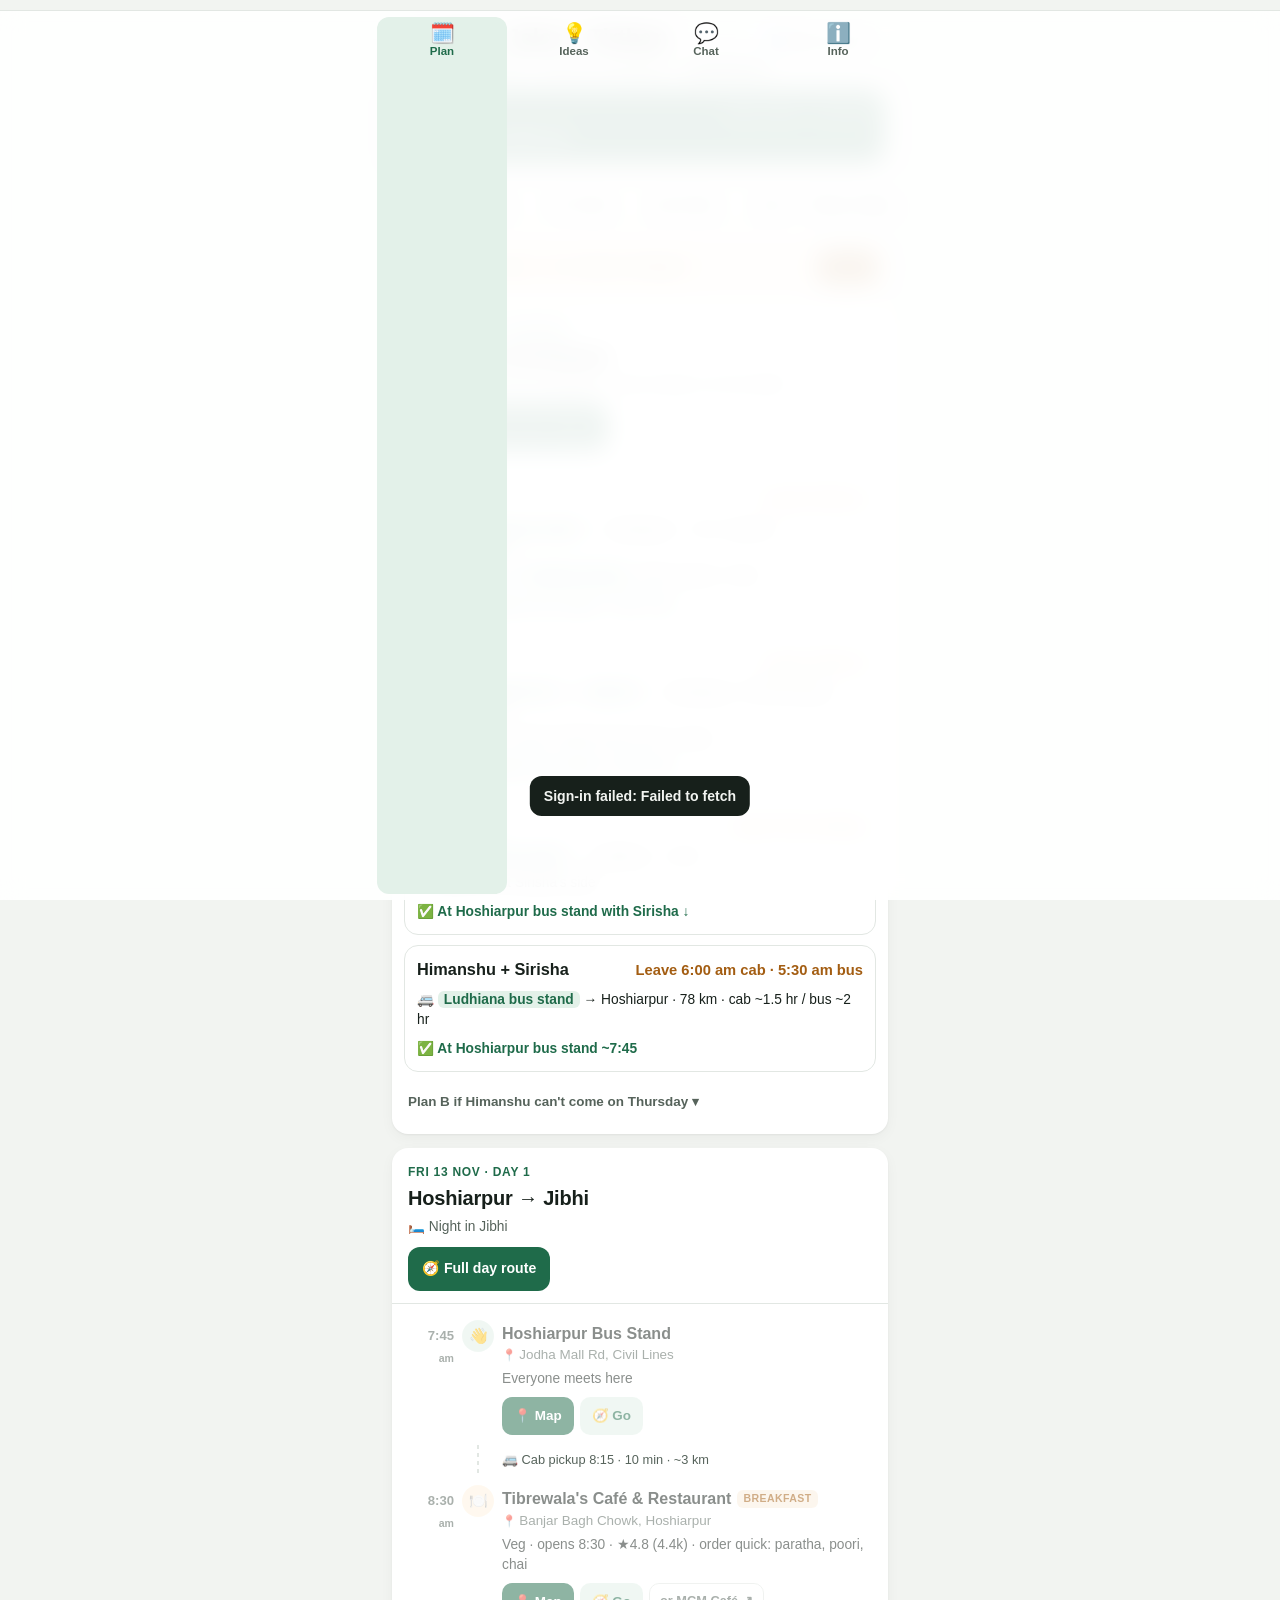
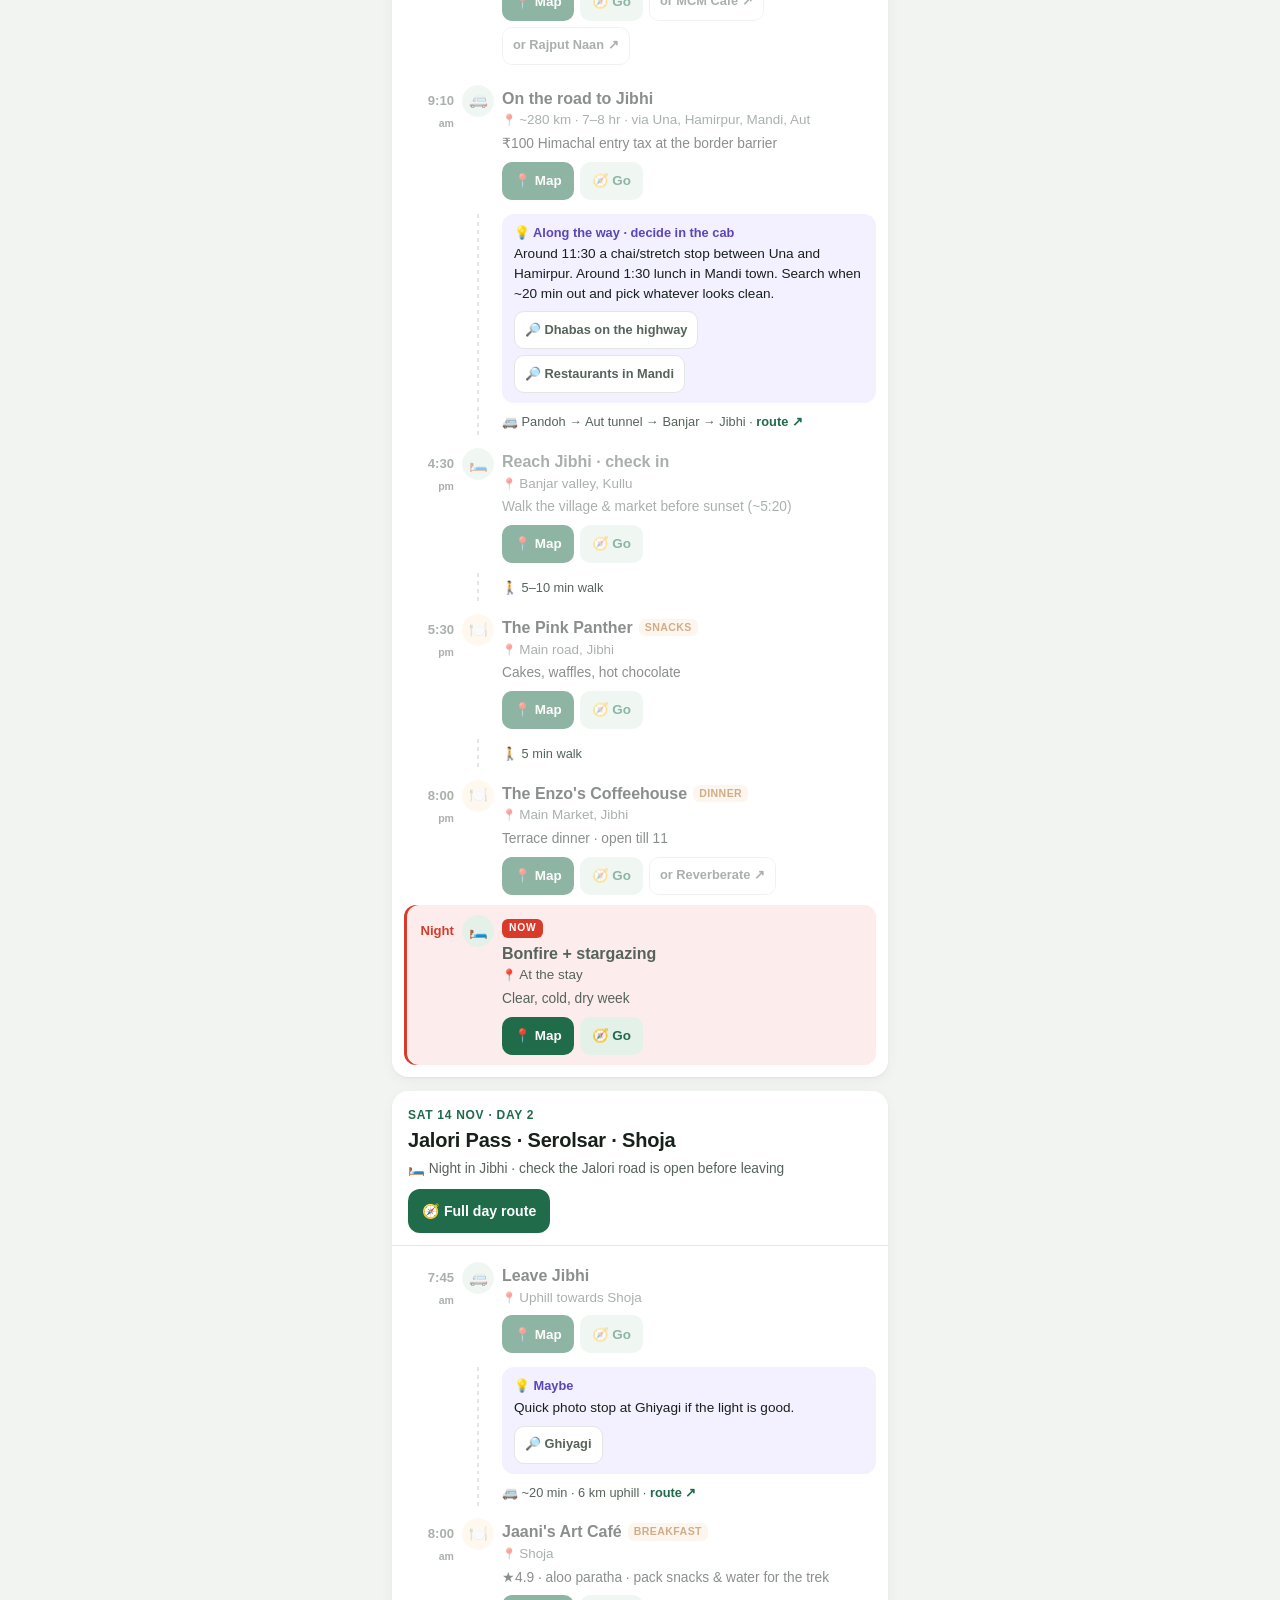
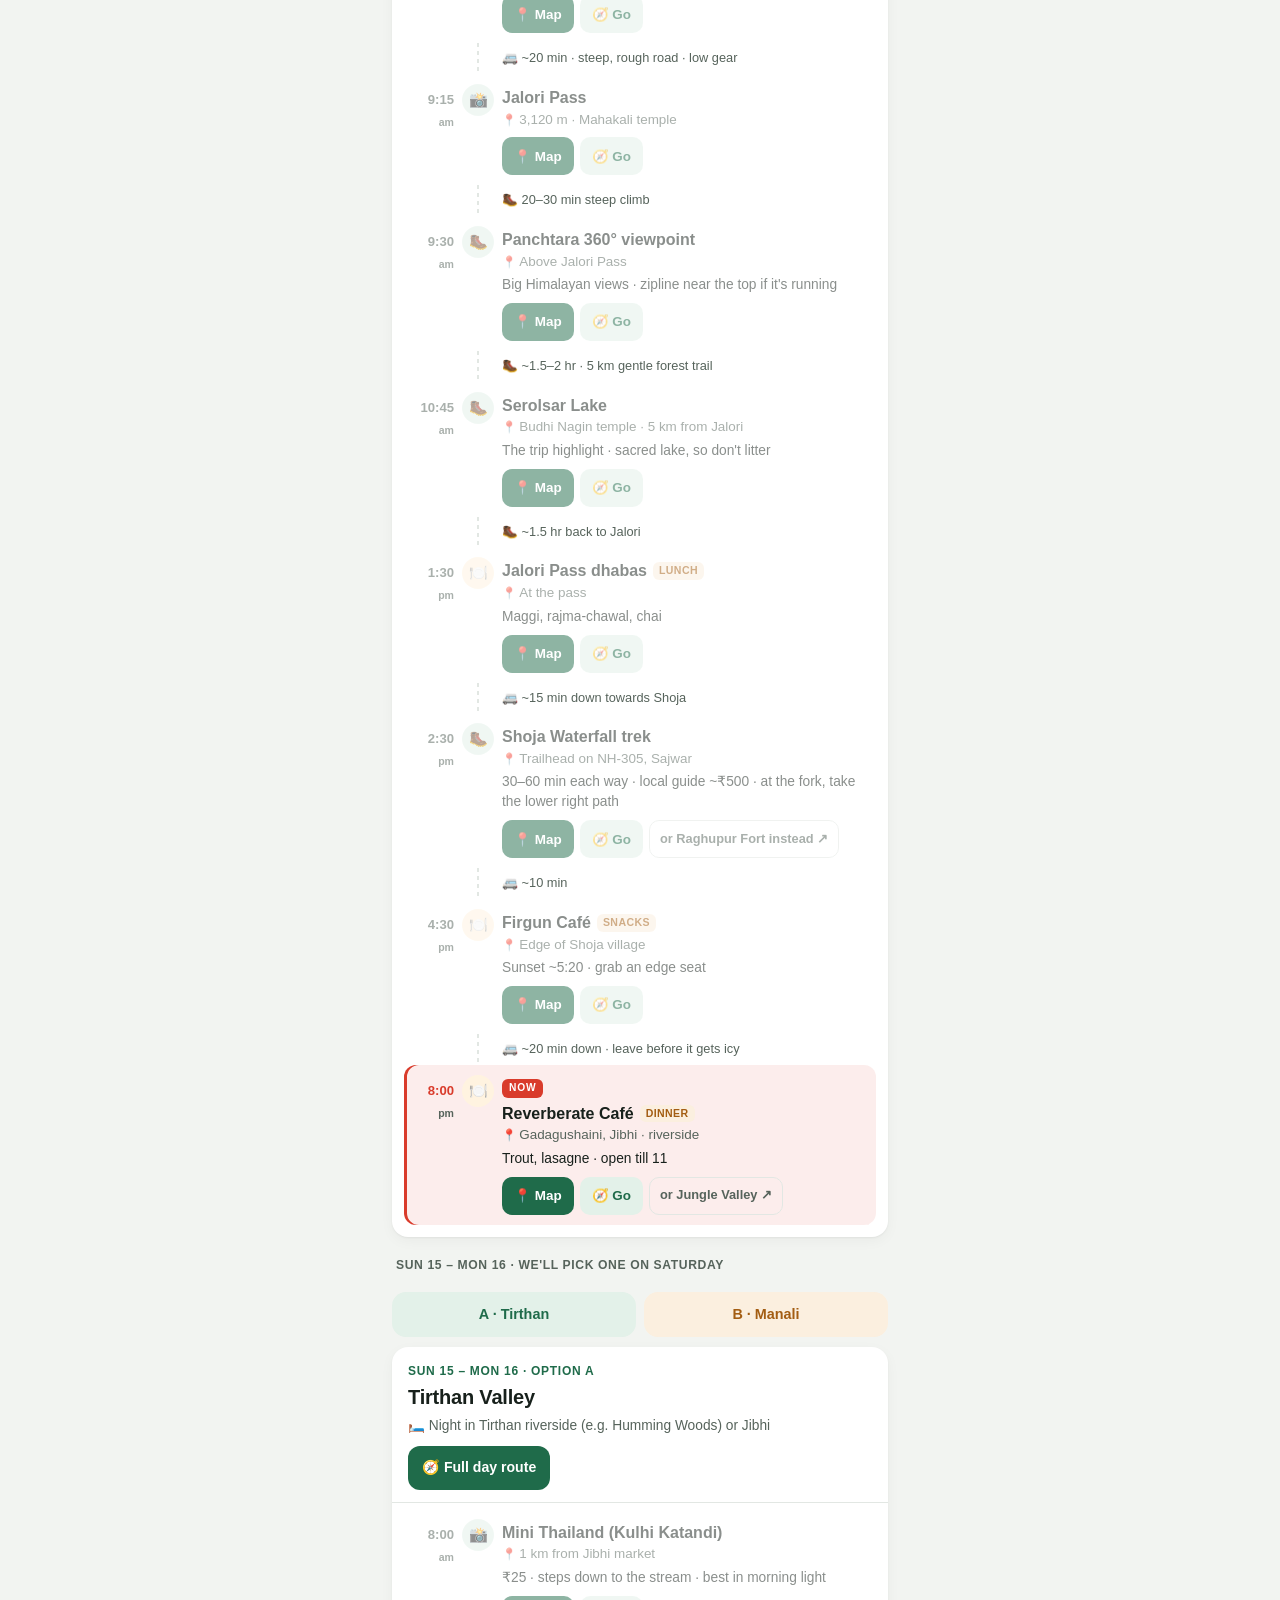
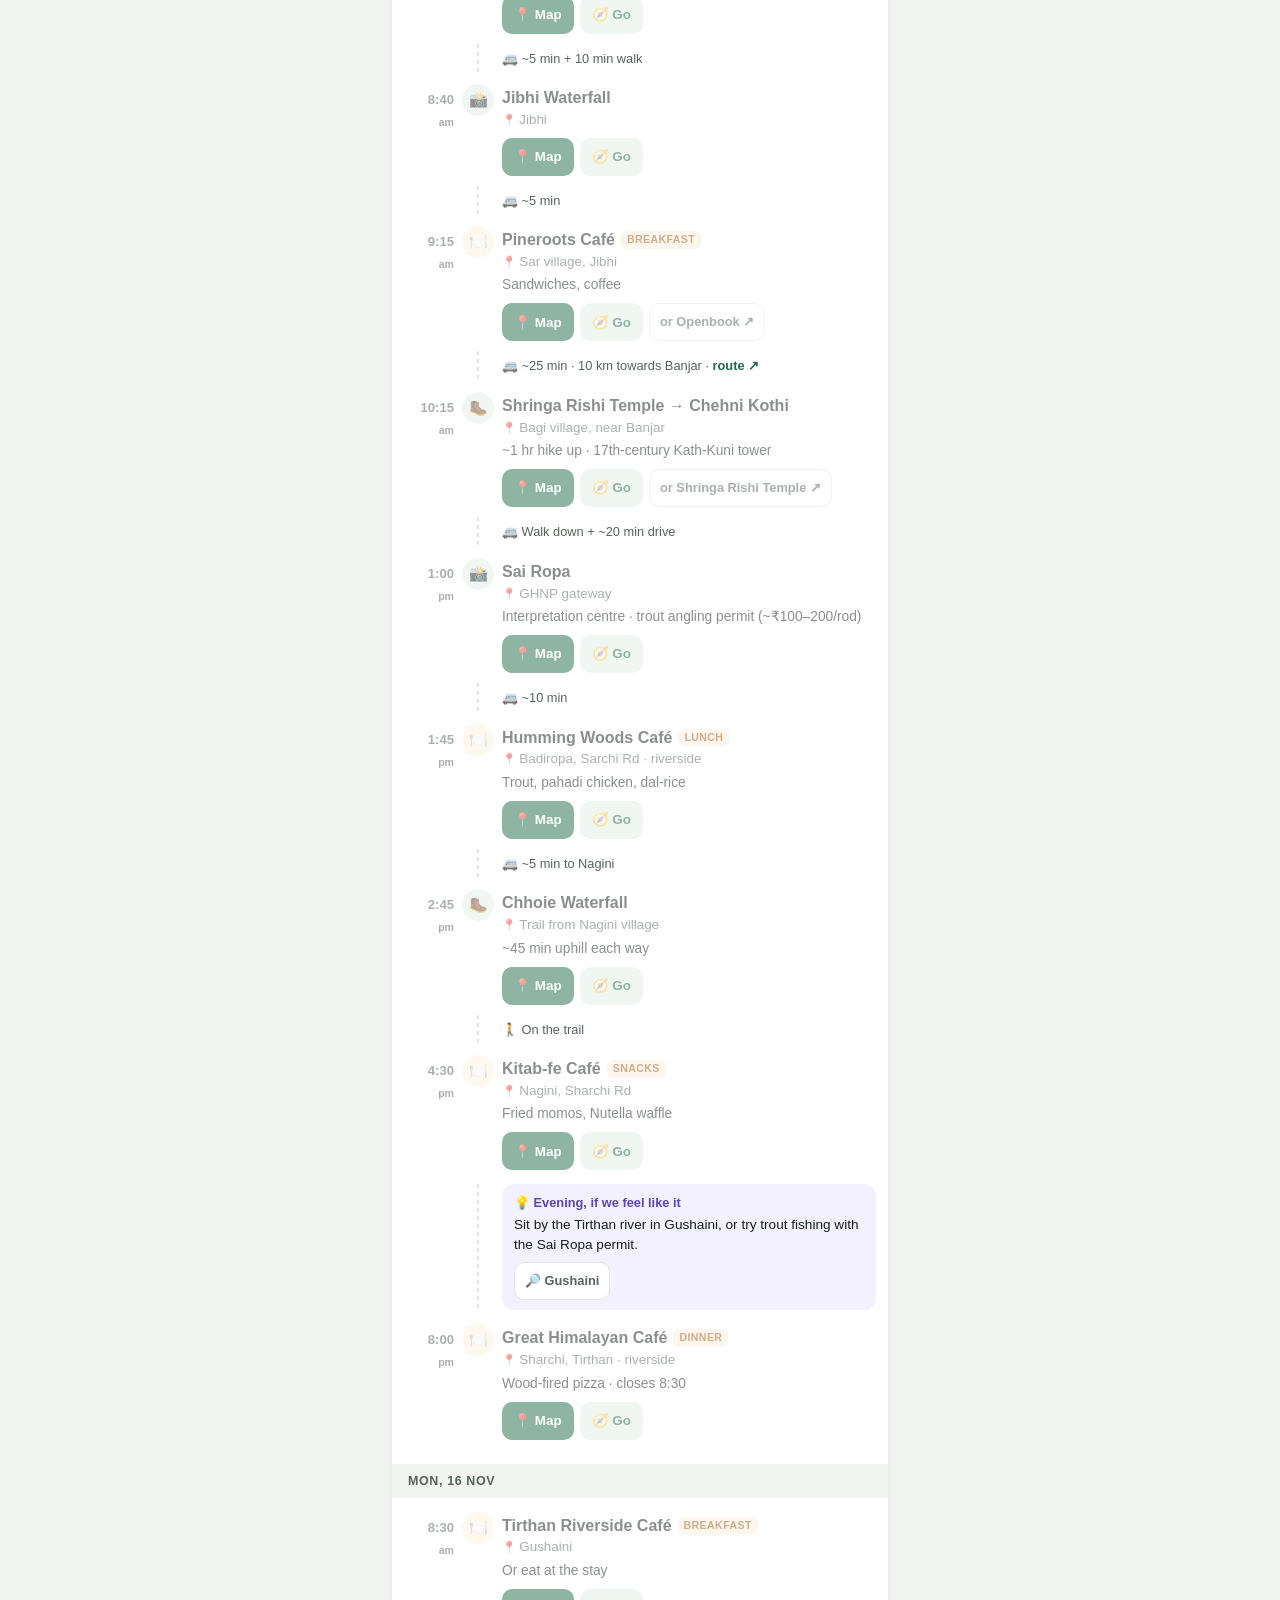
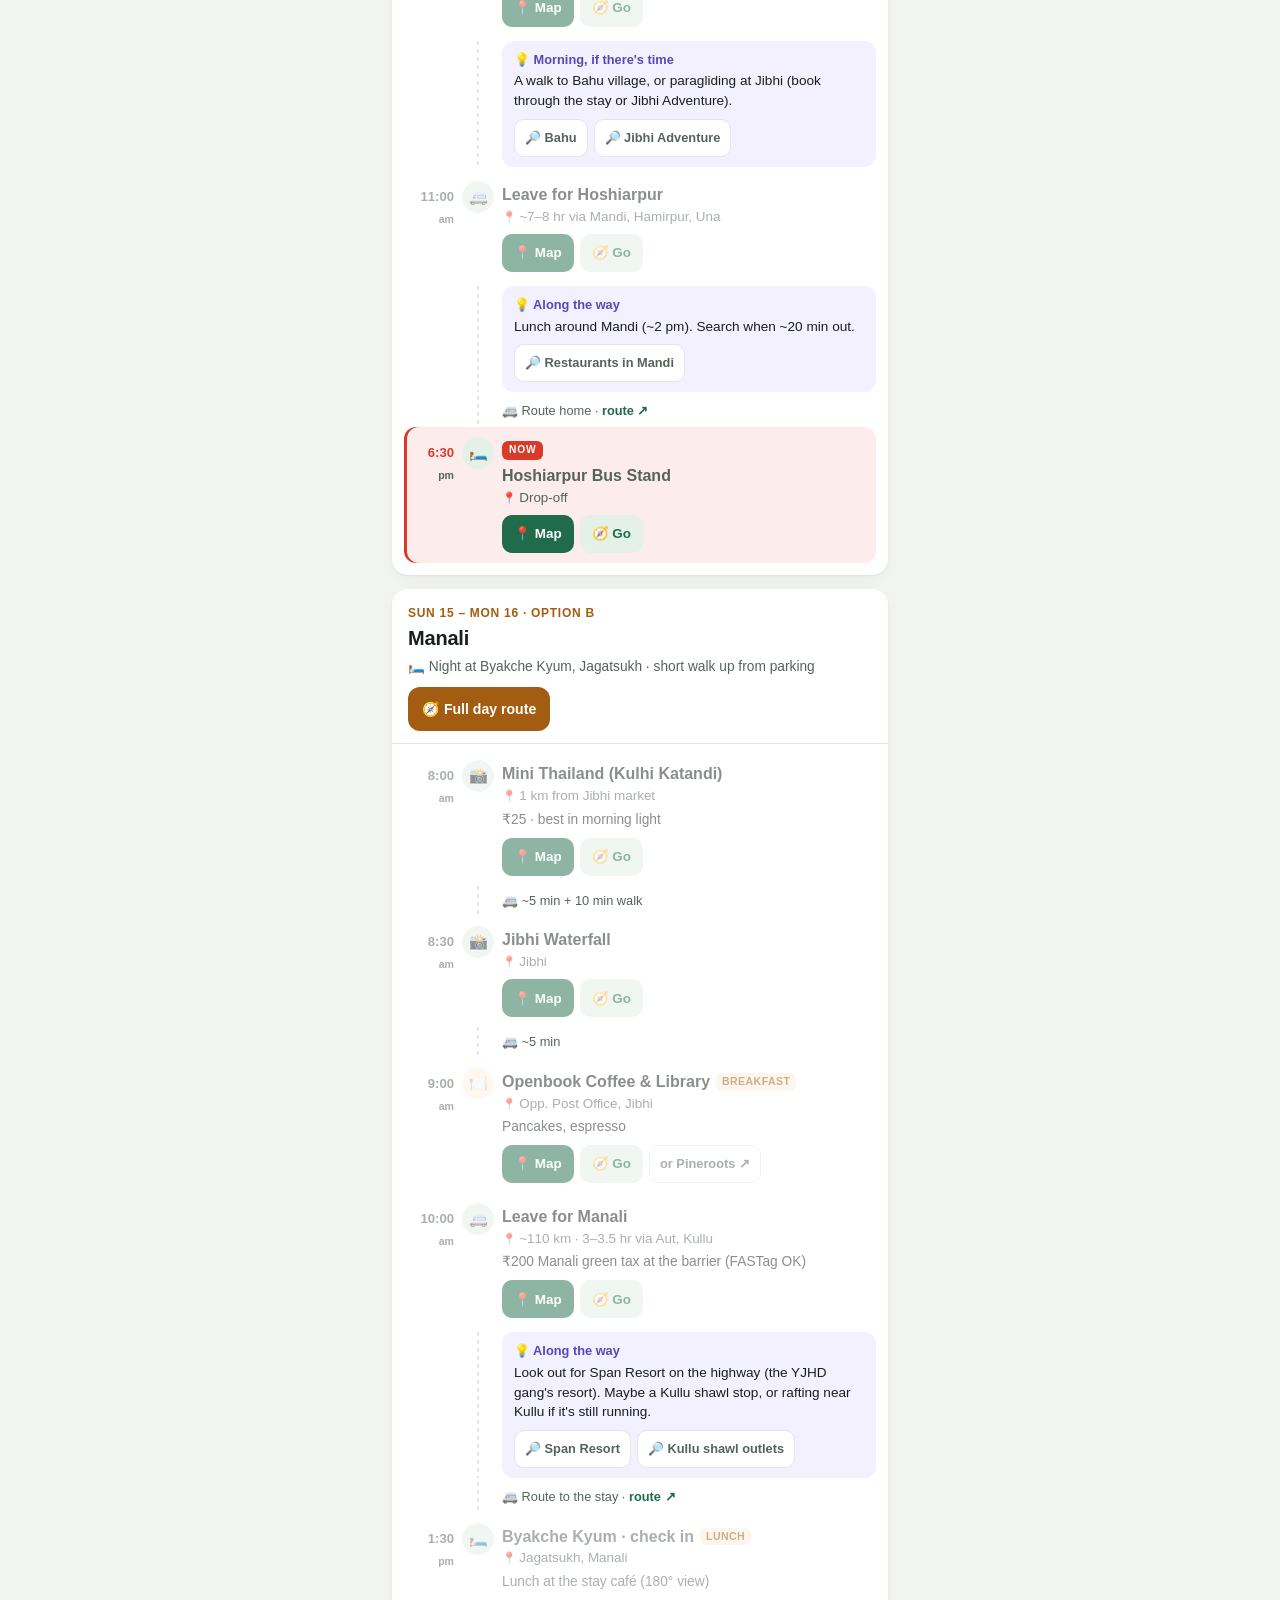
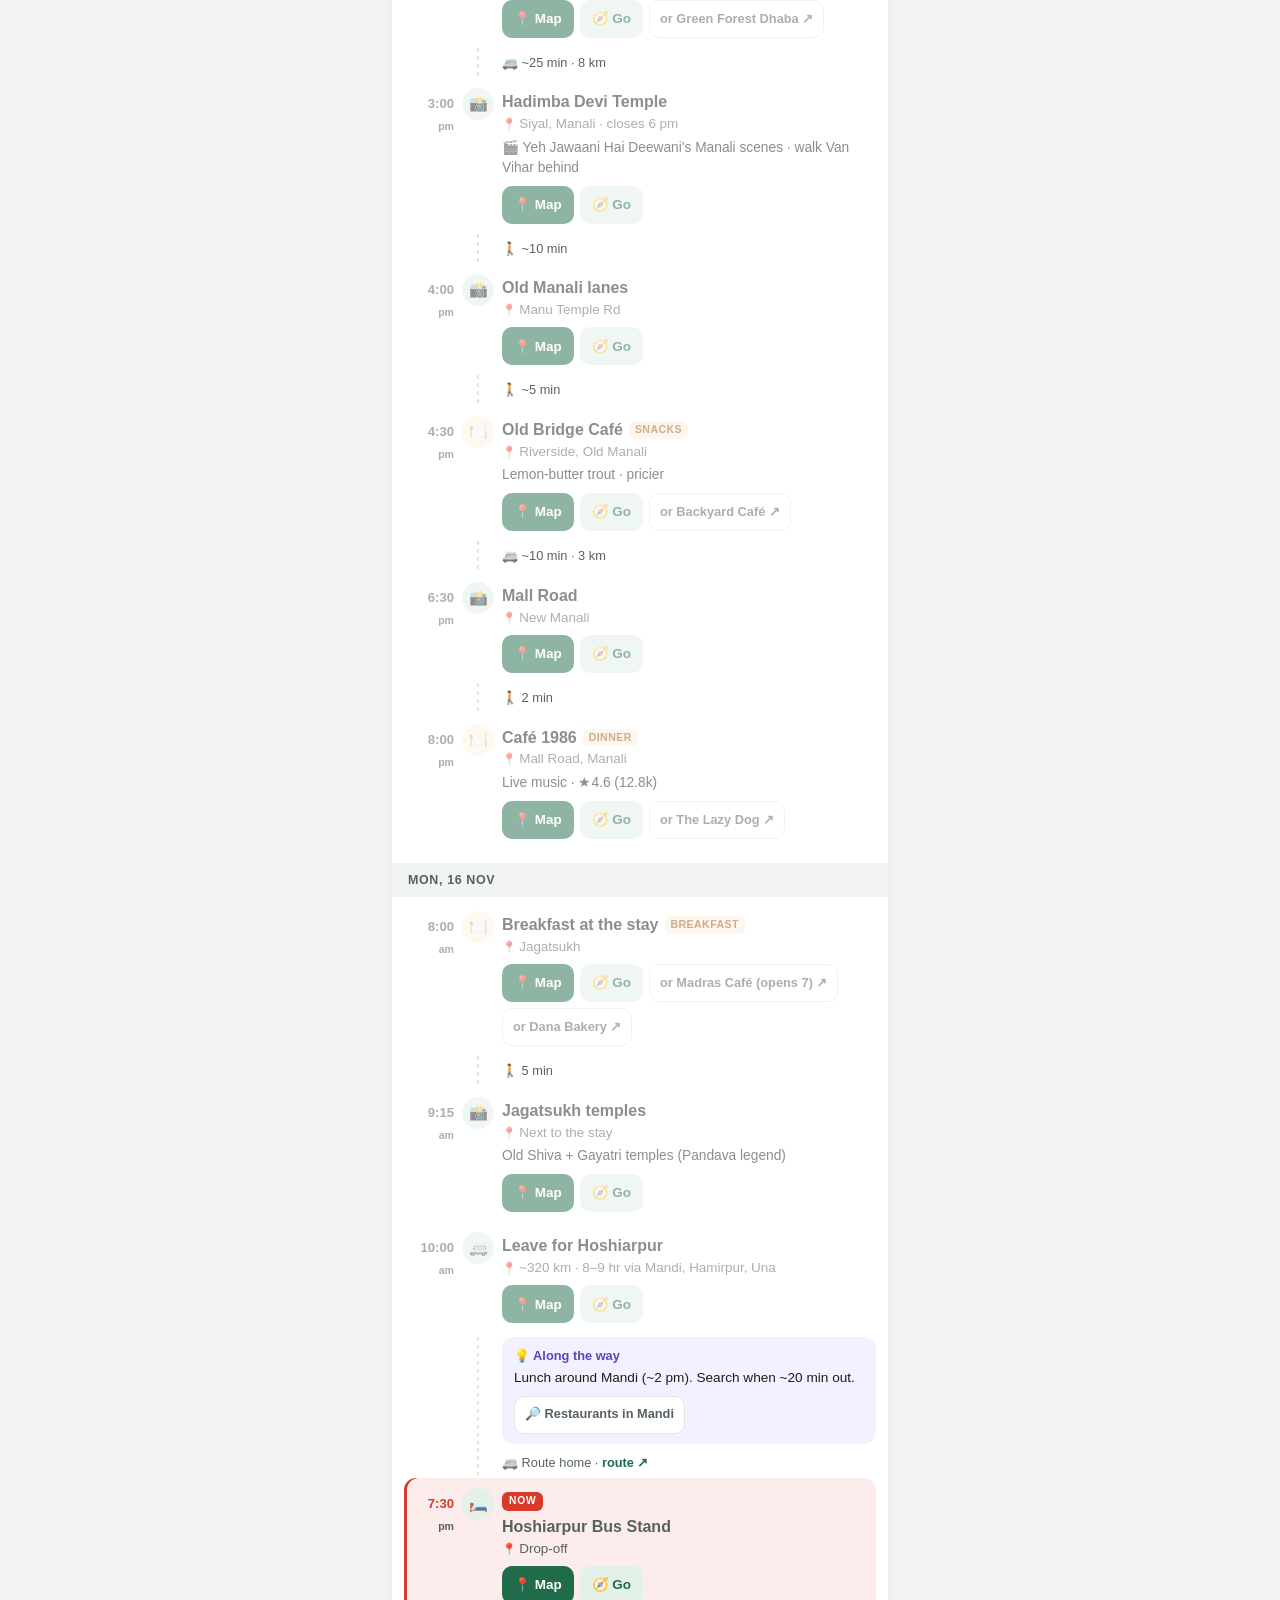
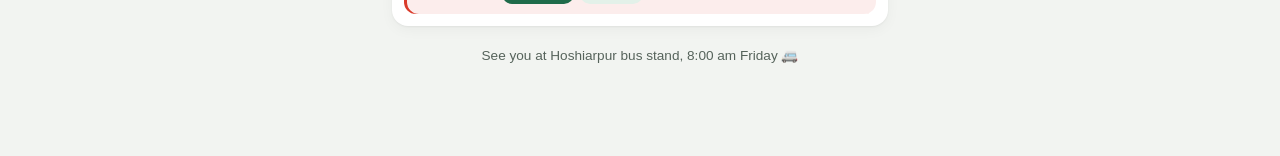
==== index.html @ 1e6f15b1 "Trip companion app: PWA + Supabase sync, Spec Kit (SDD) setup, trip context Co-Authored-By: Claude O" ====
<!DOCTYPE html>
<html lang="en"><head><meta charset="UTF-8">
<meta name="viewport" content="width=device-width,initial-scale=1,viewport-fit=cover">
<meta name="theme-color" content="#1f6b4a">
<meta name="apple-mobile-web-app-capable" content="yes">
<link rel="manifest" href="manifest.webmanifest">
<link rel="icon" href="icons/icon.svg">
<link rel="apple-touch-icon" href="icons/icon-192.png">
<title>Jibhi Trip · 13–16 Nov</title>
<link rel="stylesheet" href="app.css">
</head>
<body>
<main>
<header>
  <div class="hrow"><h1>🏔️ Jibhi · Jalori · Tirthan</h1><button id="mebtn" class="me" type="button">👤 <span id="mename">Join</span></button></div>
  <p class="lead">Fri 13 – Mon 16 Nov · cab from Hoshiarpur · <span id="sync" class="sync off">Loading…</span></p>
  <div id="nowcard" class="nowcard"><div class="nc-k">Right now</div><div class="nc-t">Loading…</div></div>
</header>

<div id="tab-plan" class="tab">
  <nav id="daynav" class="daynav"></nav>
  <div id="editbar" class="editbar" hidden>✏️ Edit mode · tap ✏️ on a stop to change it <button type="button" data-act="editoff">Done</button></div>
  <section class="day" id="reach"><div class="dh"><div class="date">Fri 13 · early morning</div>
<h2>Getting to Hoshiarpur</h2><div class="stay">Be at the bus stand by <b>8:00 am</b> · times include a 15-min buffer</div>
<a class="routebtn" href="https://www.google.com/maps/search/?api=1&query=Hoshiarpur%20Bus%20Stand&query_place_id=ChIJQd27AgDjGjkRlCdAiM834Jk" target="_blank" rel="noopener">📍 Hoshiarpur Bus Stand</a></div>
<div class="people">
<div class="person"><div class="ptop"><span class="pn">Mitali</span><span class="pleave">Leave 5:30 am</span></div><div class="pleg">🚌 <a class="inl" href="https://www.google.com/maps/search/?api=1&query=Pathankot%20Bus%20Stand" target="_blank" rel="noopener">Pathankot bus stand</a> → Hoshiarpur · ~2 hr · book on redBus/Zingbus</div><div class="pleg">🛺 If dropped at <a class="inl" href="https://www.google.com/maps/search/?api=1&query=Prabhat%20Chowk%20Hoshiarpur" target="_blank" rel="noopener">Prabhat Chowk</a>, take an auto · 5 min</div><div class="parr">✅ At Hoshiarpur bus stand ~7:30–7:45</div></div>
<div class="person"><div class="ptop"><span class="pn">Naman</span><span class="pleave">Leave 4:30 am</span></div><div class="pleg">🚌 <a class="inl" href="https://www.google.com/maps/search/?api=1&query=ISBT%20Mohali%20Phase%206" target="_blank" rel="noopener">Mohali ISBT Ph-6</a> or <a class="inl" href="https://www.google.com/maps/search/?api=1&query=ISBT%20Sector%2043%20Chandigarh" target="_blank" rel="noopener">ISBT-43</a> → Hoshiarpur · PRTC/Punbus ordinary · ~3 hr</div><div class="pleg">🎫 Buy at the counter (online buses start ~8 am)</div><div class="parr">✅ At Hoshiarpur bus stand ~7:30–7:45</div></div>
<div class="person"><div class="ptop"><span class="pn">Himanshu</span><span class="pleave">Leave Thu evening</span></div><div class="pleg">🚌 <a class="inl" href="https://www.google.com/maps/search/?api=1&query=Barnala%20Bus%20Stand" target="_blank" rel="noopener">Barnala bus stand</a> → Ludhiana · ~1.5 hr</div><div class="pleg">🛏️ Stay over at Sirisha's side</div><div class="parr">✅ At Hoshiarpur bus stand with Sirisha ↓</div></div>
<div class="person"><div class="ptop"><span class="pn">Himanshu + Sirisha</span><span class="pleave">Leave 6:00 am cab · 5:30 am bus</span></div><div class="pleg">🚐 <a class="inl" href="https://www.google.com/maps/search/?api=1&query=Ludhiana%20Bus%20Stand" target="_blank" rel="noopener">Ludhiana bus stand</a> → Hoshiarpur · 78 km · cab ~1.5 hr / bus ~2 hr</div><div class="parr">✅ At Hoshiarpur bus stand ~7:45</div></div>
</div>
<details class="mo pad"><summary>Plan B if Himanshu can't come on Thursday</summary><div>Take the 5:45 am PRTC from Barnala to Ludhiana, then a cab with Sirisha at ~7:00, straight to <a class="inl" href="https://www.google.com/maps/search/?api=1&query=Tibrewala%27s%20Cafe%20%26%20Restaurant%20Hoshiarpur&query_place_id=ChIJQ_tMdlrjGjkRKOYmttJ6GVE" target="_blank" rel="noopener">Tibrewala's</a> (~8:45). The others order for them. Share live location from 6 am.</div></details>
</section>
  <div id="days"></div>
</div>

<div id="tab-ideas" class="tab" hidden>
  <section class="day"><div class="dh"><div class="date">Suggestions</div><h2>Ideas board</h2>
    <div class="stay">Anyone can add a place. Vote 👍, comment, then ✅ Decide to put it on the plan.</div>
    <button type="button" class="routebtn" data-act="newsug">＋ Suggest a place</button></div>
    <div class="filters" id="sugfilter"></div>
    <div id="suglist" class="suglist"></div>
  </section>
</div>

<div id="tab-chat" class="tab" hidden>
  <section class="day chatbox"><div class="dh"><div class="date">Group</div><h2>Chat</h2></div>
    <div id="chatlist" class="chatlist"></div>
    <form id="chatform" class="chatform"><input id="chatinput" placeholder="Message…" autocomplete="off" maxlength="1000"><button type="submit">Send</button></form>
  </section>
</div>

<div id="tab-info" class="tab" hidden>
  <section class="day"><div class="dh"><div class="date">Crew</div><h2>Who's in</h2><div id="memberlist" class="pchips"></div></div>
    <div class="pad16">
      <button type="button" class="wide" data-act="editon">✏️ Edit the plan</button>
      <button type="button" class="wide sec" data-act="rename">👤 Change my name</button>
      <button type="button" class="wide sec" data-act="refresh">↻ Refresh</button>
      <small>Tip: in Chrome, ⋮ → <b>Add to Home screen</b> to open this like an app. It works offline with the last synced copy.</small>
    </div>
  </section>
  <section class="day" id="know"><div class="dh"><div class="date">Reference</div><h2>Good to know</h2></div>
<details class="card" open><summary>💸 Tolls &amp; taxes</summary><div>
<div class="kv"><span>Himachal entry tax</span><b>₹100</b></div><div class="kv"><span>Manali green tax (Option B)</span><b>₹200</b></div>
<div class="kv"><span>NHAI tolls on our route</span><b>None</b></div><small>Paid once at the border, valid 24 hr. No exit fee.</small></div></details>
<details class="card"><summary>☕ Food guide · tap to open in Maps</summary><div><div class="grp">Jibhi</div><a class="row" href="https://www.google.com/maps/search/?api=1&query=Reverberate%20Cafe%20%26%20Cottages%20Jibhi&query_place_id=ChIJPYw66Q2vBTkRNDPRj7pRB34" target="_blank" rel="noopener"><span><b>Reverberate</b><small>Trout, lasagne</small></span><span class="r">★4.8<small>801</small></span></a><a class="row" href="https://www.google.com/maps/search/?api=1&query=Cafe%20Bela%20Jibhi&query_place_id=ChIJ50vJ0havBTkRkRYr149iKWk" target="_blank" rel="noopener"><span><b>Cafe Bela</b><small>Riverside, farmhouse pizza</small></span><span class="r">★4.8<small>519</small></span></a><a class="row" href="https://www.google.com/maps/search/?api=1&query=Pineroots%20Cafe%20Jibhi&query_place_id=ChIJ67JMRZevBTkR3lTpKaxP5Jk" target="_blank" rel="noopener"><span><b>Pineroots</b><small>Breakfast</small></span><span class="r">★4.8<small>498</small></span></a><a class="row" href="https://www.google.com/maps/search/?api=1&query=Jibhi%20forest%20bean%20coffeehouse%20%26%20bistro&query_place_id=ChIJmc93kYevBTkRbPjvRdf-KJc" target="_blank" rel="noopener"><span><b>Forest Bean</b><small>Coffee, valley view</small></span><span class="r">★4.8<small>341</small></span></a><a class="row" href="https://www.google.com/maps/search/?api=1&query=The%20Enzo%27s%20coffeehouse%20%26%20bistro%20cafe%20jibhi&query_place_id=ChIJAbOIwPSvBTkRQyqxTq4fio8" target="_blank" rel="noopener"><span><b>The Enzo's</b><small>Evening vibe</small></span><span class="r">★4.7<small>749</small></span></a><a class="row" href="https://www.google.com/maps/search/?api=1&query=Openbook%20Coffee%20%26%20Library%20Jibhi&query_place_id=ChIJzfHeCACvBTkRY00XEM5ffJk" target="_blank" rel="noopener"><span><b>Openbook</b><small>Pancakes, espresso</small></span><span class="r">★4.7<small>191</small></span></a><a class="row" href="https://www.google.com/maps/search/?api=1&query=Jungle%20Valley%20Jibhi&query_place_id=ChIJd5ZgukuuBTkR7_qUyxubueY" target="_blank" rel="noopener"><span><b>Jungle Valley</b><small>Trout, siddu</small></span><span class="r">★4.6<small>969</small></span></a><a class="row" href="https://www.google.com/maps/search/?api=1&query=The%20Pink%20Panther%20Jibhi&query_place_id=ChIJqeCs2E2vBTkRGMfz0PgNRlw" target="_blank" rel="noopener"><span><b>Pink Panther</b><small>Cakes, waffles</small></span><span class="r">★4.5<small>1.3k</small></span></a><a class="row" href="https://www.google.com/maps/search/?api=1&query=cafe%20bleeblu%20Jibhi&query_place_id=ChIJQcbzjv-vBTkRnAu0hUsYEys" target="_blank" rel="noopener"><span><b>Café Bleeblu</b><small>Aesthetic, slow service</small></span><span class="r">★4.5<small>659</small></span></a><a class="row" href="https://www.google.com/maps/search/?api=1&query=All-Mi-Tea%20Bistro%20%26%20Cafe%20Jibhi&query_place_id=ChIJt-Qkll-vBTkR-LNM-s66pwk" target="_blank" rel="noopener"><span><b>All-Mi-Tea</b><small>Hot chocolate</small></span><span class="r">★4.9<small>73</small></span></a><div class="grp">Shoja</div><a class="row" href="https://www.google.com/maps/search/?api=1&query=Jaani%27s%20Art%20Cafe%20%26%20Stay%20Shoja&query_place_id=ChIJW-bFfy6vBTkRJZ1hpdP6-68" target="_blank" rel="noopener"><span><b>Jaani's Art Café</b><small>Best food, events</small></span><span class="r">★4.9<small>390</small></span></a><a class="row" href="https://www.google.com/maps/search/?api=1&query=The%20Rustic%20Shoja&query_place_id=ChIJX5jbppWvBTkRkIli9GDywFk" target="_blank" rel="noopener"><span><b>The Rustic Shoja</b><small>View + hot drink</small></span><span class="r">★4.5<small>282</small></span></a><a class="row" href="https://www.google.com/maps/search/?api=1&query=Firgun%20Cafe%20Shoja&query_place_id=ChIJnauZagCvBTkRiEF3qVMYQhc" target="_blank" rel="noopener"><span><b>Firgun Café</b><small>Sunset vibe</small></span><span class="r">★4.0<small>148</small></span></a><div class="grp">Tirthan</div><a class="row" href="https://www.google.com/maps/search/?api=1&query=Humming%20Woods%20Cafe%20Tirthan&query_place_id=ChIJiUp7eAezBTkRDLf_yqenRLw" target="_blank" rel="noopener"><span><b>Humming Woods</b><small>Riverside, trout</small></span><span class="r">★4.8<small>283</small></span></a><a class="row" href="https://www.google.com/maps/search/?api=1&query=Kitab-fe%20Cafe%20Tirthan&query_place_id=ChIJnWWEltazBTkRIx-RatYC7hs" target="_blank" rel="noopener"><span><b>Kitab-fe</b><small>Momos</small></span><span class="r">★4.8<small>70</small></span></a><a class="row" href="https://www.google.com/maps/search/?api=1&query=Great%20Himalayan%20Cafe%20Tirthan&query_place_id=ChIJ9dCyOQCzBTkRGg1n4PIXMUQ" target="_blank" rel="noopener"><span><b>Great Himalayan Café</b><small>Wood-fired pizza</small></span><span class="r">★5.0<small>27</small></span></a><div class="grp">Manali</div><a class="row" href="https://www.google.com/maps/search/?api=1&query=Old%20bridge%20cafe%20Old%20Manali&query_place_id=ChIJiSn5QlyHBDkRdXExGv3IEeo" target="_blank" rel="noopener"><span><b>Old Bridge Café</b><small>Riverside trout</small></span><span class="r">★4.9<small>693</small></span></a><a class="row" href="https://www.google.com/maps/search/?api=1&query=Cafe%201986%20Manali&query_place_id=ChIJaznY7syJBDkRIuRAhuFlpxE" target="_blank" rel="noopener"><span><b>Café 1986</b><small>Live music</small></span><span class="r">★4.6<small>12.8k</small></span></a><a class="row" href="https://www.google.com/maps/search/?api=1&query=The%20Lazy%20Dog%20Lounge%20Old%20Manali&query_place_id=ChIJjw67zAaIBDkR02hDRQfB0Xs" target="_blank" rel="noopener"><span><b>The Lazy Dog</b><small>Riverside dinner</small></span><span class="r">★4.4<small>9.1k</small></span></a><a class="row" href="https://www.google.com/maps/search/?api=1&query=Madras%20Cafe%20Manali&query_place_id=ChIJrbYaCJeHBDkRghWoKm0Qj2Q" target="_blank" rel="noopener"><span><b>Madras Café</b><small>Opens 7 am</small></span><span class="r">★4.7<small>2.5k</small></span></a><a class="row" href="https://www.google.com/maps/search/?api=1&query=Dana%20Coffee%20House%20and%20German%20Bakery%20Manali&query_place_id=ChIJ4Wda_m6HBDkR8tCo2UEpmT0" target="_blank" rel="noopener"><span><b>Dana Bakery</b><small>Breakfast</small></span><span class="r">★4.7<small>784</small></span></a><small>★ Google rating · number of reviews</small></div></details>
<details class="card"><summary>🪂 Fun extras</summary><div><ul>
<li><b>Paragliding</b> Tandi → Jibhi, ~₹1,100+ · <a class="inl" href="https://www.google.com/maps/search/?api=1&query=Jibhi%20Adventure&query_place_id=ChIJl8m1PLWvBTkR6C8BIi3gfJI" target="_blank" rel="noopener">Jibhi Adventure</a></li>
<li><b>Waterfall rappelling</b> · <a class="inl" href="https://www.google.com/maps/search/?api=1&query=Jibhi%20Adventure&query_place_id=ChIJl8m1PLWvBTkR6C8BIi3gfJI" target="_blank" rel="noopener">Jibhi Adventure</a></li>
<li><b>Zipline</b> near Jalori's 360° point</li>
<li><b>Live music / karaoke</b> · <a class="inl" href="https://www.google.com/maps/search/?api=1&query=Jaani%27s%20Art%20Cafe%20%26%20Stay%20Shoja&query_place_id=ChIJW-bFfy6vBTkRJZ1hpdP6-68" target="_blank" rel="noopener">Jaani's, Shoja</a></li>
<li><b>Trout angling</b> · permit at Sai Ropa</li></ul></div></details>
<details class="card"><summary>🎬 Bollywood &amp; stories</summary><div><ul>
<li><b>Hadimba Temple</b>: Yeh Jawaani Hai Deewani + <i>Roja</i> · <a class="inl" href="https://www.google.com/maps/search/?api=1&query=Hadimba%20Devi%20Temple%20Manali&query_place_id=ChIJPeVowAaIBDkRnIfuPkskqi0" target="_blank" rel="noopener">Map</a></li>
<li><b>Span Resort</b>: the YJHD gang's Manali resort · <a class="inl" href="https://www.google.com/maps/search/?api=1&query=Span%20Resort%20and%20Spa%20Manali" target="_blank" rel="noopener">Map</a></li>
<li><b>Serolsar</b>: sacred lake of Budhi Nagin</li>
<li><b>Chehni Kothi</b>: survived the 1905 earthquake</li>
<li><b>GHNP</b>: UNESCO World Heritage Site</li></ul></div></details>
<details class="card"><summary>🎒 Pack &amp; prep</summary><div><ul>
<li>Nights ~0°C, colder at Shoja: thermals, down jacket, gloves, beanie</li>
<li>Good shoes for the Serolsar &amp; waterfall trails</li>
<li>Cash: ATMs &amp; network are patchy around Jibhi/Shoja</li>
<li>Download offline Google Maps for Kullu district</li>
<li>Avoid driving Shoja–Jibhi &amp; the Mandi stretch after dark</li></ul></div></details>
</section>
</div>
<footer>See you at Hoshiarpur bus stand, 8:00 am Friday 🚐</footer>
</main>

<div id="toast" class="toast" hidden></div>
<nav class="tabbar" id="tabbar">
  <button type="button" data-tab="plan" class="on"><span>🗓️</span>Plan</button>
  <button type="button" data-tab="ideas"><span>💡</span>Ideas<b id="badge-ideas" class="badge" hidden></b></button>
  <button type="button" data-tab="chat"><span>💬</span>Chat<b id="badge-chat" class="badge" hidden></b></button>
  <button type="button" data-tab="info"><span>ℹ️</span>Info</button>
</nav>
<dialog id="modal"><form method="dialog" id="mform"></form></dialog>

<script src="vendor/supabase.js"></script>
<script src="config.js"></script>
<script src="app.js"></script>
</body></html>
---- app.css ----
:root{--bg:#f2f4f1;--surface:#fff;--ink:#17201b;--ink2:#56635b;--line:#e2e7e3;--brand:#1f6b4a;--brand-c:#e3f1e9;--b2:#a35d12;--b2-c:#fbefdf;--meal:#fff3e0;--idea:#f3f0ff;--idea-i:#5b46b8;--now:#d93b2b;--r:16px;--shadow:0 1px 2px rgba(0,0,0,.05),0 4px 14px rgba(0,0,0,.04)}
@media(prefers-color-scheme:dark){:root{--bg:#0f1311;--surface:#181e1b;--ink:#e9eeea;--ink2:#9aa79f;--line:#27302b;--brand:#5fc193;--brand-c:#1d3328;--b2:#e3a25c;--b2-c:#33261a;--meal:#2b2418;--idea:#221e33;--idea-i:#b3a5ff;--now:#ff6b5b;--shadow:none}}
*{box-sizing:border-box;-webkit-tap-highlight-color:transparent}
html{scroll-behavior:smooth;scroll-padding-top:64px}
body{margin:0;font:16px/1.45 -apple-system,BlinkMacSystemFont,"Segoe UI",Roboto,sans-serif;background:var(--bg);color:var(--ink)}
main{max-width:520px;margin:0 auto;padding:0 12px calc(32px + env(safe-area-inset-bottom))}
a{color:var(--brand)}
header{padding:22px 4px 4px}
h1{font-size:1.5rem;line-height:1.2;margin:0 0 4px;letter-spacing:-.01em}
.lead{color:var(--ink2);font-size:.9rem;margin:0 0 12px}
.nowcard{background:var(--brand);color:#fff;border-radius:var(--r);padding:14px 16px;box-shadow:var(--shadow)}
.nc-k{font-size:.72rem;font-weight:800;text-transform:uppercase;letter-spacing:.07em;opacity:.85;display:flex;justify-content:space-between}
.nc-t{font-size:1.05rem;font-weight:700;margin-top:4px;line-height:1.35}
.nc-s{font-size:.86rem;opacity:.9;margin-top:4px}
.nc-row{margin-top:10px;padding-top:10px;border-top:1px solid rgba(255,255,255,.25)}
.nc-row:first-of-type{border-top:none;padding-top:0;margin-top:6px}
.nc-btns{display:flex;flex-wrap:wrap;gap:6px;margin-top:8px}
.nc-btns a{color:var(--brand);background:#fff;text-decoration:none;font-weight:700;font-size:.84rem;border-radius:10px;padding:8px 12px;min-height:38px;display:inline-flex;align-items:center}
.nc-btns a.sec{background:rgba(255,255,255,.18);color:#fff}
nav{position:sticky;top:0;z-index:9;display:flex;gap:6px;overflow-x:auto;margin:10px -12px 0;padding:10px 12px;background:color-mix(in srgb,var(--bg) 88%,transparent);backdrop-filter:blur(10px);-webkit-backdrop-filter:blur(10px);scrollbar-width:none}
nav::-webkit-scrollbar{display:none}
nav a{flex:0 0 auto;text-decoration:none;color:var(--ink);background:var(--surface);border:1px solid var(--line);border-radius:999px;padding:8px 14px;font-size:.85rem;font-weight:600;min-height:36px}
.day{background:var(--surface);border-radius:var(--r);box-shadow:var(--shadow);margin:14px 0;overflow:hidden}
.dh{padding:16px 16px 12px;border-bottom:1px solid var(--line)}
.date{font-size:.75rem;font-weight:800;text-transform:uppercase;letter-spacing:.06em;color:var(--brand)}
.day.b .date{color:var(--b2)}
.dh h2{margin:2px 0 4px;font-size:1.25rem;letter-spacing:-.01em}
.stay{font-size:.86rem;color:var(--ink2)}
.routebtn{display:inline-flex;align-items:center;margin-top:10px;text-decoration:none;font-weight:700;font-size:.88rem;color:#fff;background:var(--brand);border-radius:12px;padding:10px 14px;min-height:44px}
.day.b .routebtn{background:var(--b2)}
.tl{padding:6px 12px 12px}
.stop{display:grid;grid-template-columns:50px 32px 1fr;gap:0 8px;padding:10px 0;border-radius:12px;transition:background .3s}
.stop.past{opacity:.5}
.stop.now{background:color-mix(in srgb,var(--now) 9%,transparent);box-shadow:inset 3px 0 0 var(--now);opacity:1}
.stop.next{background:color-mix(in srgb,var(--brand) 7%,transparent)}
.nowpill,.nextpill{display:none;width:max-content;font-size:.64rem;font-weight:800;letter-spacing:.08em;color:#fff;background:var(--now);border-radius:6px;padding:2px 7px;margin:4px 0 2px}
.nextpill{background:var(--brand)}
.stop.now .nowpill,.stop.next .nextpill{display:block}
.time{font-size:.82rem;font-weight:800;color:var(--ink2);text-align:right;padding-top:6px;white-space:nowrap}
.time small{font-size:.66rem;font-weight:700;margin-left:1px}
.stop.now .time{color:var(--now)}
.dot{width:32px;height:32px;border-radius:50%;background:var(--brand-c);display:flex;align-items:center;justify-content:center;font-size:.95rem}
.meal .dot{background:var(--meal)}
.name{font-weight:700;font-size:1rem;line-height:1.3;padding-top:4px}
.tag{display:inline-block;margin-left:6px;font-size:.66rem;font-weight:800;text-transform:uppercase;letter-spacing:.04em;color:var(--b2);background:var(--b2-c);border-radius:6px;padding:2px 6px;vertical-align:2px}
.area{font-size:.84rem;color:var(--ink2);margin-top:1px}
.area::before{content:"📍 ";font-size:.72rem}
.note{font-size:.86rem;margin-top:4px}
.btns{display:flex;flex-wrap:wrap;gap:6px;margin-top:8px}
.btn{display:inline-flex;align-items:center;text-decoration:none;font-weight:700;font-size:.84rem;color:#fff;background:var(--brand);border-radius:10px;padding:8px 12px;min-height:38px}
.btn.ghost{background:var(--brand-c);color:var(--brand)}
.alt{display:inline-flex;align-items:center;text-decoration:none;font-size:.8rem;font-weight:600;color:var(--ink2);border:1px solid var(--line);border-radius:10px;padding:7px 10px;min-height:38px}
.leg{display:grid;grid-template-columns:50px 32px 1fr;gap:0 8px}
.leg::before{content:"";grid-column:2;justify-self:center;width:2px;background:repeating-linear-gradient(var(--line) 0 4px,transparent 4px 8px);min-height:30px}
.leg span{grid-column:3;font-size:.8rem;color:var(--ink2);padding:6px 0;align-self:center}
.leg a{font-weight:700;text-decoration:none}
.idea{display:grid;grid-template-columns:50px 32px 1fr;gap:0 8px;padding:4px 0}
.idea::before{content:"";grid-column:2;justify-self:center;width:2px;background:repeating-linear-gradient(var(--line) 0 4px,transparent 4px 8px)}
.ib{grid-column:3;background:var(--idea);border-radius:12px;padding:10px 12px;font-size:.85rem}
.ib b{display:block;color:var(--idea-i);font-size:.8rem;margin-bottom:2px}
.ib .alt{background:var(--surface)}
.sep{margin:14px -12px 4px;padding:8px 16px;background:var(--bg);font-size:.78rem;font-weight:800;text-transform:uppercase;letter-spacing:.05em;color:var(--ink2)}
details.mo summary{font-size:.84rem;font-weight:700;color:var(--ink2);cursor:pointer;list-style:none;min-height:36px;display:flex;align-items:center}
details.mo summary::-webkit-details-marker{display:none}
details.mo summary::after{content:" ▾";margin-left:4px}
details.mo>div{font-size:.86rem;margin-top:2px}
details.mo.pad{padding:0 16px 14px}
.people{padding:12px;display:grid;gap:10px}
.person{border:1px solid var(--line);border-radius:14px;padding:12px}
.ptop{display:flex;justify-content:space-between;align-items:baseline;gap:8px;margin-bottom:6px}
.pn{font-weight:800;font-size:1.02rem}
.pleave{font-weight:800;color:var(--b2);font-size:.92rem;text-align:right}
.pleg{font-size:.86rem;padding:3px 0}
.parr{font-size:.86rem;font-weight:700;color:var(--brand);margin-top:6px}
.inl{font-weight:700;text-decoration:none;background:var(--brand-c);border-radius:6px;padding:1px 6px;white-space:nowrap}
details.card{border-top:1px solid var(--line);padding:0 16px}
details.card:first-of-type{border-top:none}
details.card>summary{list-style:none;padding:14px 0;font-weight:700;cursor:pointer;display:flex;justify-content:space-between;align-items:center;min-height:48px}
details.card>summary::-webkit-details-marker{display:none}
details.card>summary::after{content:"›";color:var(--ink2);font-size:1.3rem;transition:transform .2s}
details.card[open]>summary::after{transform:rotate(90deg)}
details.card>div{padding-bottom:14px;font-size:.9rem}
details.card ul{margin:0;padding-left:18px}details.card li{margin:6px 0}
.kv{display:flex;justify-content:space-between;padding:6px 0;border-bottom:1px dashed var(--line)}
small{display:block;color:var(--ink2);font-size:.76rem;margin-top:6px}
.grp{font-size:.74rem;font-weight:800;text-transform:uppercase;letter-spacing:.05em;color:var(--ink2);margin:12px 0 4px}
.row{display:flex;justify-content:space-between;align-items:center;gap:10px;text-decoration:none;color:var(--ink);padding:9px 0;border-bottom:1px solid var(--line);min-height:44px}
.row small,.r small{margin:0}
.r{font-weight:800;color:var(--b2);text-align:right;font-size:.9rem}
.pick{display:flex;gap:8px;margin:18px 0 -4px}
.pick a{flex:1;text-align:center;text-decoration:none;font-weight:800;font-size:.9rem;border-radius:14px;padding:12px;background:var(--brand-c);color:var(--brand);min-height:44px}
.pick a+a{background:var(--b2-c);color:var(--b2)}
.picklabel{margin:20px 4px 0;font-size:.76rem;font-weight:800;text-transform:uppercase;letter-spacing:.05em;color:var(--ink2)}
footer{text-align:center;font-size:.85rem;color:var(--ink2);margin-top:20px}

/* ---- app shell ---- */
main{padding-bottom:calc(90px + env(safe-area-inset-bottom))}
.hrow{display:flex;justify-content:space-between;align-items:center;gap:8px}
.me{flex:0 0 auto;border:1px solid var(--line);background:var(--surface);color:var(--ink);border-radius:999px;padding:7px 12px;font-weight:700;font-size:.82rem;min-height:36px}
.sync{display:inline-block;font-size:.72rem;font-weight:800;border-radius:999px;padding:2px 8px;vertical-align:1px}
.sync.ok{background:var(--brand-c);color:var(--brand)}.sync.wait{background:var(--b2-c);color:var(--b2)}.sync.off{background:var(--line);color:var(--ink2)}
.daynav{position:sticky;top:0;z-index:9;display:flex;gap:6px;overflow-x:auto;margin:10px -12px 0;padding:10px 12px;background:color-mix(in srgb,var(--bg) 88%,transparent);backdrop-filter:blur(10px);-webkit-backdrop-filter:blur(10px);scrollbar-width:none}
.daynav::-webkit-scrollbar{display:none}
.daynav a{flex:0 0 auto;text-decoration:none;color:var(--ink);background:var(--surface);border:1px solid var(--line);border-radius:999px;padding:8px 14px;font-size:.85rem;font-weight:600}
.tabbar{position:fixed;left:0;right:0;bottom:0;z-index:20;display:flex;justify-content:center;gap:2px;background:color-mix(in srgb,var(--surface) 92%,transparent);backdrop-filter:blur(12px);-webkit-backdrop-filter:blur(12px);border-top:1px solid var(--line);padding:6px 8px calc(6px + env(safe-area-inset-bottom))}
.tabbar button{position:relative;flex:1;max-width:130px;background:none;border:0;color:var(--ink2);font-size:.72rem;font-weight:700;display:flex;flex-direction:column;align-items:center;gap:2px;padding:6px 0;border-radius:12px;min-height:52px}
.tabbar button span{font-size:1.25rem;line-height:1}
.tabbar button.on{color:var(--brand);background:var(--brand-c)}
.badge{position:absolute;top:2px;right:22%;background:var(--now);color:#fff;font-size:.62rem;border-radius:999px;padding:1px 6px}
.editbar{position:sticky;top:56px;z-index:8;margin:8px 0;background:var(--b2-c);color:var(--b2);border-radius:12px;padding:10px 12px;font-size:.86rem;font-weight:700;display:flex;justify-content:space-between;align-items:center;gap:8px}
.editbar button{border:0;background:var(--b2);color:#fff;font-weight:800;border-radius:10px;padding:8px 12px}
.editbtn{display:none;margin-left:6px;border:1px solid var(--line);background:var(--surface);border-radius:8px;padding:2px 7px;font-size:.85rem;vertical-align:1px}
body.editing .editbtn{display:inline-block}
.addrow{display:none;gap:8px;padding:0 12px 14px}
body.editing .addrow{display:flex}
.addbtn{flex:1;border:1px dashed var(--brand);color:var(--brand);background:var(--brand-c);border-radius:12px;padding:10px;font-weight:700;min-height:44px}
.addbtn.sec{border-color:var(--line);background:var(--surface);color:var(--ink2)}
.ideachip{display:inline-flex;margin:10px 0 0 8px;border:0;background:var(--idea);color:var(--idea-i);font-weight:700;font-size:.82rem;border-radius:10px;padding:9px 12px}
.filters{display:flex;gap:6px;padding:12px 12px 0;overflow-x:auto}
.fchip{flex:0 0 auto;border:1px solid var(--line);background:var(--surface);color:var(--ink);border-radius:999px;padding:7px 12px;font-weight:700;font-size:.82rem}
.fchip.on{background:var(--brand);color:#fff;border-color:var(--brand)}
.fchip b{opacity:.7;margin-left:2px}
.suglist{padding:8px 12px 14px;display:grid;gap:10px}
.sug{border:1px solid var(--line);border-radius:14px;padding:12px}
.sug.decided{border-color:var(--brand)}.sug.dropped{opacity:.6}
.sh{display:flex;justify-content:space-between;gap:8px;font-size:.76rem;margin-bottom:4px}
.sday{font-weight:800;color:var(--idea-i);text-transform:uppercase;letter-spacing:.04em}
.vbtn{display:inline-flex;align-items:center;border:1px solid var(--line);background:var(--surface);color:var(--ink);border-radius:10px;padding:7px 12px;font-weight:800;min-height:38px}
.vbtn.on{background:var(--brand-c);color:var(--brand);border-color:var(--brand)}
button.btn,button.alt{border:0;cursor:pointer;font-family:inherit}
button.alt{border:1px solid var(--line);background:var(--surface)}
.muted{color:var(--ink2)}.small{font-size:.8rem;margin-top:6px}
.cmts{margin-top:8px;border-top:1px solid var(--line);padding-top:6px}
.cmt{font-size:.86rem;padding:3px 0}
.cform,.chatform{display:flex;gap:6px;margin-top:6px}
.cform input,.chatform input{flex:1;min-width:0;border:1px solid var(--line);background:var(--bg);color:var(--ink);border-radius:10px;padding:9px 10px;font-size:16px}
.cform button,.chatform button{border:0;background:var(--brand);color:#fff;font-weight:800;border-radius:10px;padding:0 14px;min-height:40px}
.chatbox{display:flex;flex-direction:column}
.chatlist{padding:10px 12px;display:flex;flex-direction:column;gap:6px;max-height:calc(100vh - 330px);min-height:240px;overflow-y:auto}
.chatform{padding:0 12px 12px}
.msg{max-width:82%;align-self:flex-start;background:var(--bg);border-radius:14px 14px 14px 4px;padding:7px 10px;font-size:.92rem}
.msg b{display:block;font-size:.72rem;color:var(--idea-i)}
.msg i{display:block;font-style:normal;font-size:.66rem;color:var(--ink2);text-align:right}
.msg.me{align-self:flex-end;background:var(--brand-c);border-radius:14px 14px 4px 14px}
.cday{align-self:center;font-size:.7rem;font-weight:800;color:var(--ink2);margin:6px 0}
.empty{text-align:center;color:var(--ink2);padding:20px}
.pad16{padding:12px 16px 16px;display:grid;gap:8px}
.wide{display:block;text-align:center;border:0;background:var(--brand);color:#fff;font-weight:800;border-radius:12px;padding:12px;min-height:46px;font-size:.92rem}
.wide.sec{background:var(--brand-c);color:var(--brand)}
.pchips{display:flex;flex-wrap:wrap;gap:6px;margin-top:8px}
.pchip{border:1px solid var(--line);background:var(--surface);color:var(--ink);border-radius:999px;padding:7px 12px;font-weight:700;font-size:.85rem}
.pchip.static{background:var(--brand-c);color:var(--brand);border:0}
.toast{position:fixed;left:50%;bottom:calc(84px + env(safe-area-inset-bottom));transform:translateX(-50%);z-index:30;background:var(--ink);color:var(--bg);border-radius:12px;padding:10px 14px;font-size:.88rem;font-weight:600;max-width:90vw}
dialog{border:0;border-radius:18px;padding:0;width:min(480px,94vw);background:var(--surface);color:var(--ink);box-shadow:0 10px 40px rgba(0,0,0,.25)}
dialog::backdrop{background:rgba(0,0,0,.45)}
#mform{padding:18px 16px 16px;display:grid;gap:10px;max-height:85vh;overflow-y:auto}
#mform h3{margin:0;font-size:1.1rem}
#mform p{margin:0}
#mform label{display:grid;gap:4px;font-size:.8rem;font-weight:700;color:var(--ink2)}
#mform input,#mform select,#mform textarea{font:inherit;font-size:16px;color:var(--ink);background:var(--bg);border:1px solid var(--line);border-radius:10px;padding:10px;width:100%}
.grid2{display:grid;grid-template-columns:1fr 1fr;gap:8px}
.mbtns{display:flex;gap:8px;justify-content:flex-end;margin-top:4px}
.mbtns button{border:1px solid var(--line);background:var(--surface);color:var(--ink);font-weight:800;border-radius:10px;padding:10px 14px;min-height:44px}
.mbtns .primary{background:var(--brand);color:#fff;border-color:var(--brand)}
.mbtns .danger{margin-right:auto;color:var(--now)}
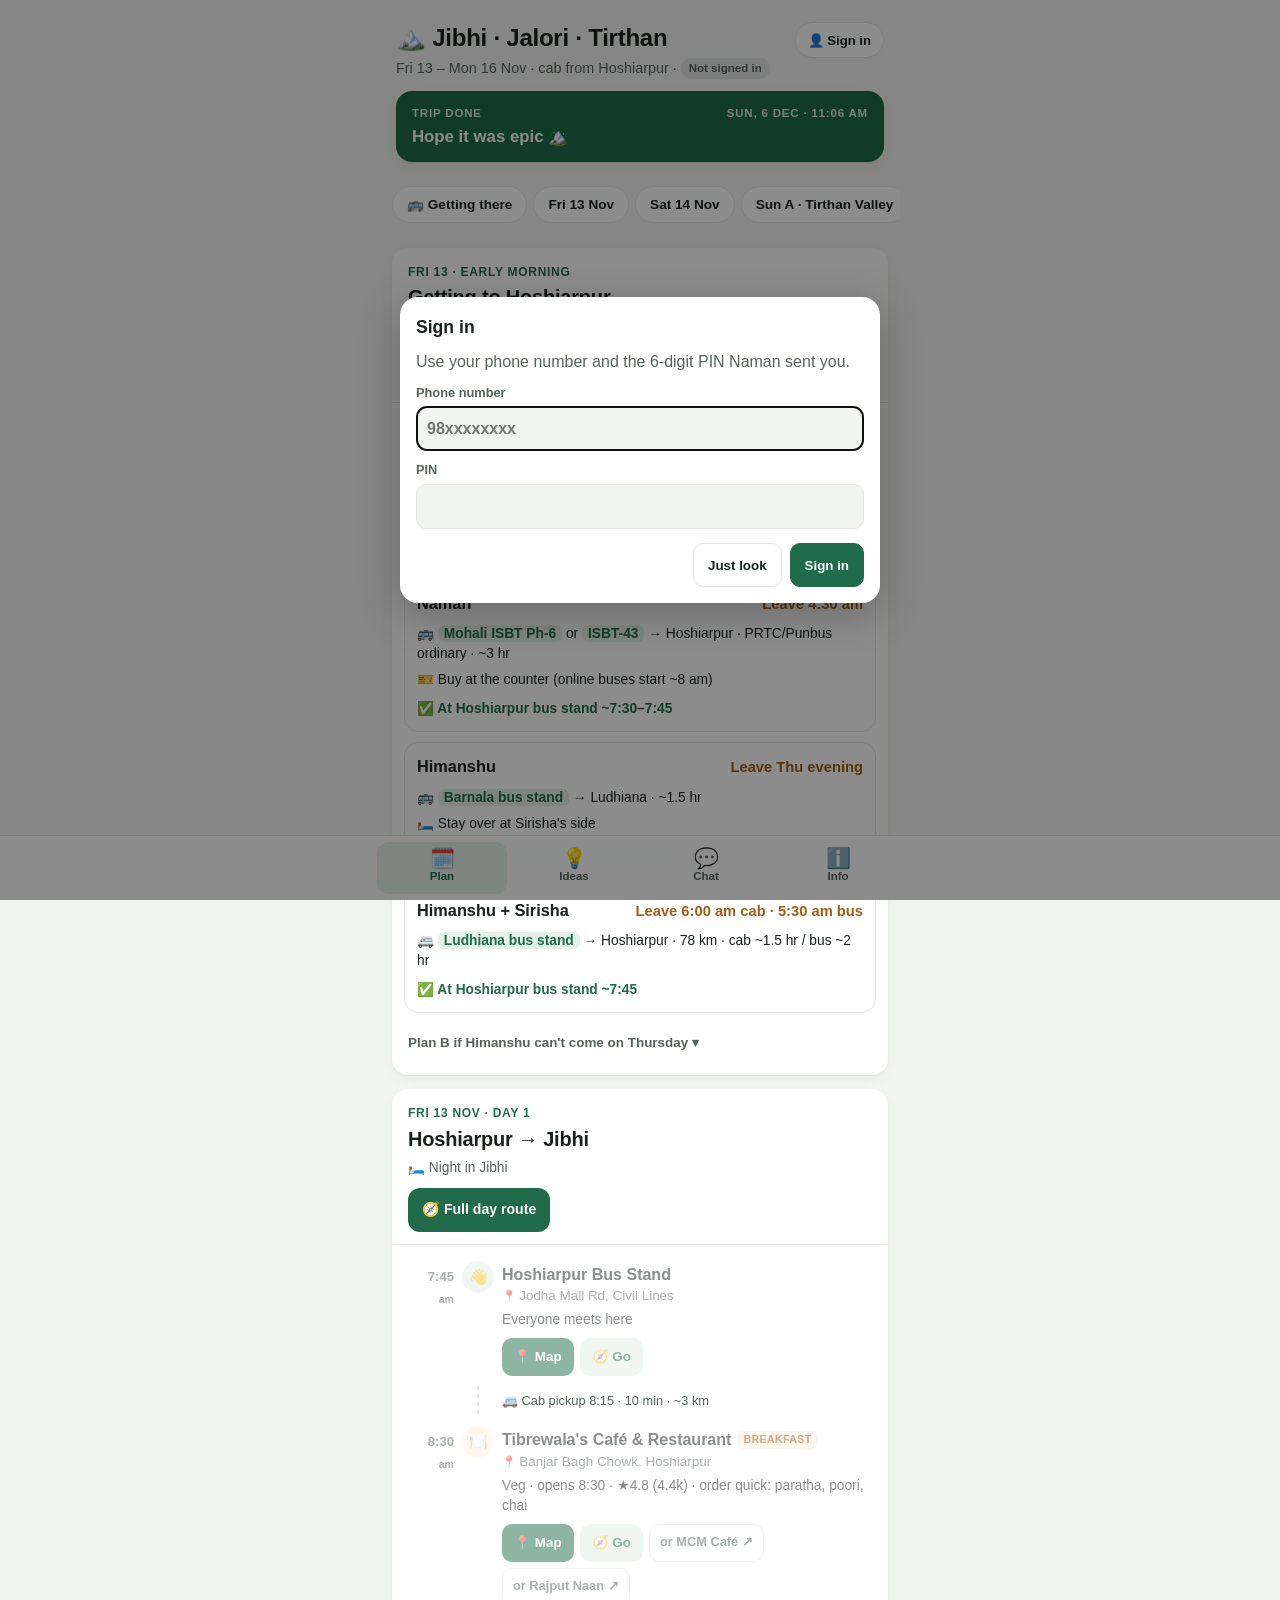
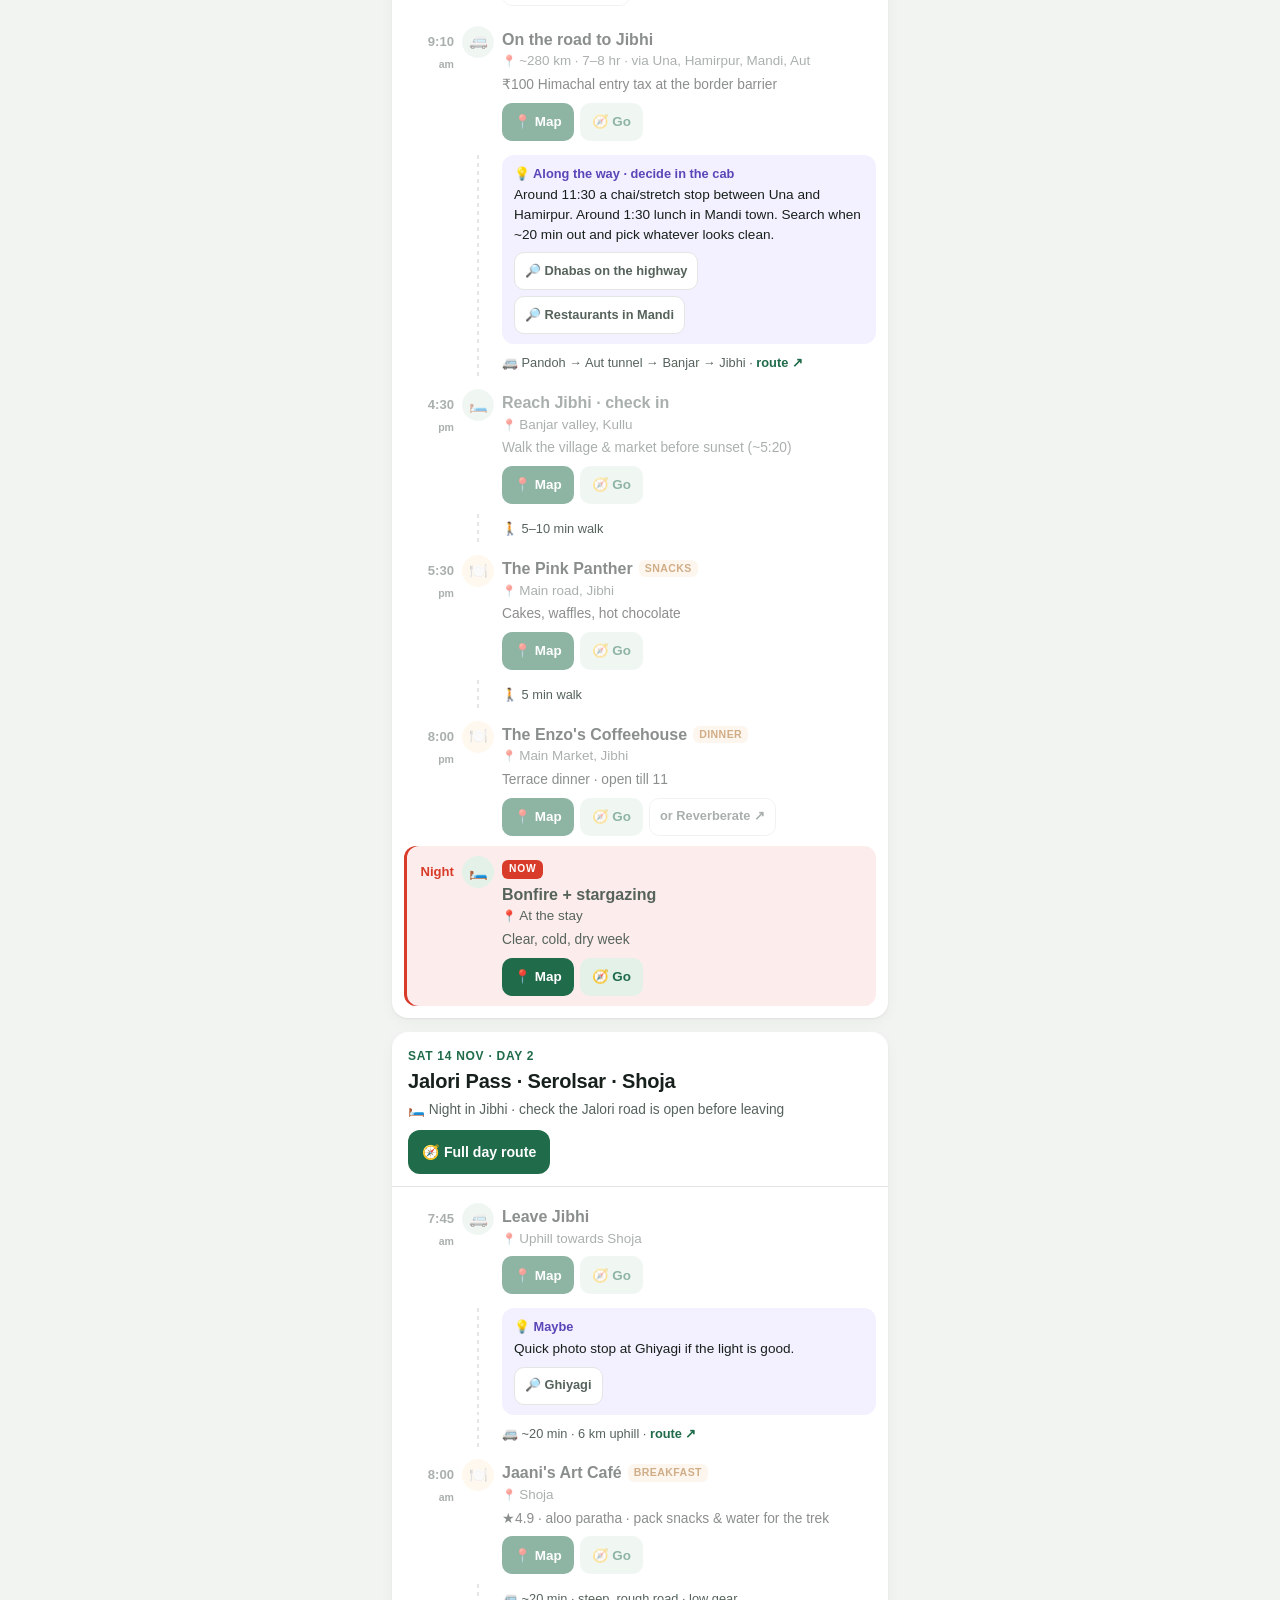
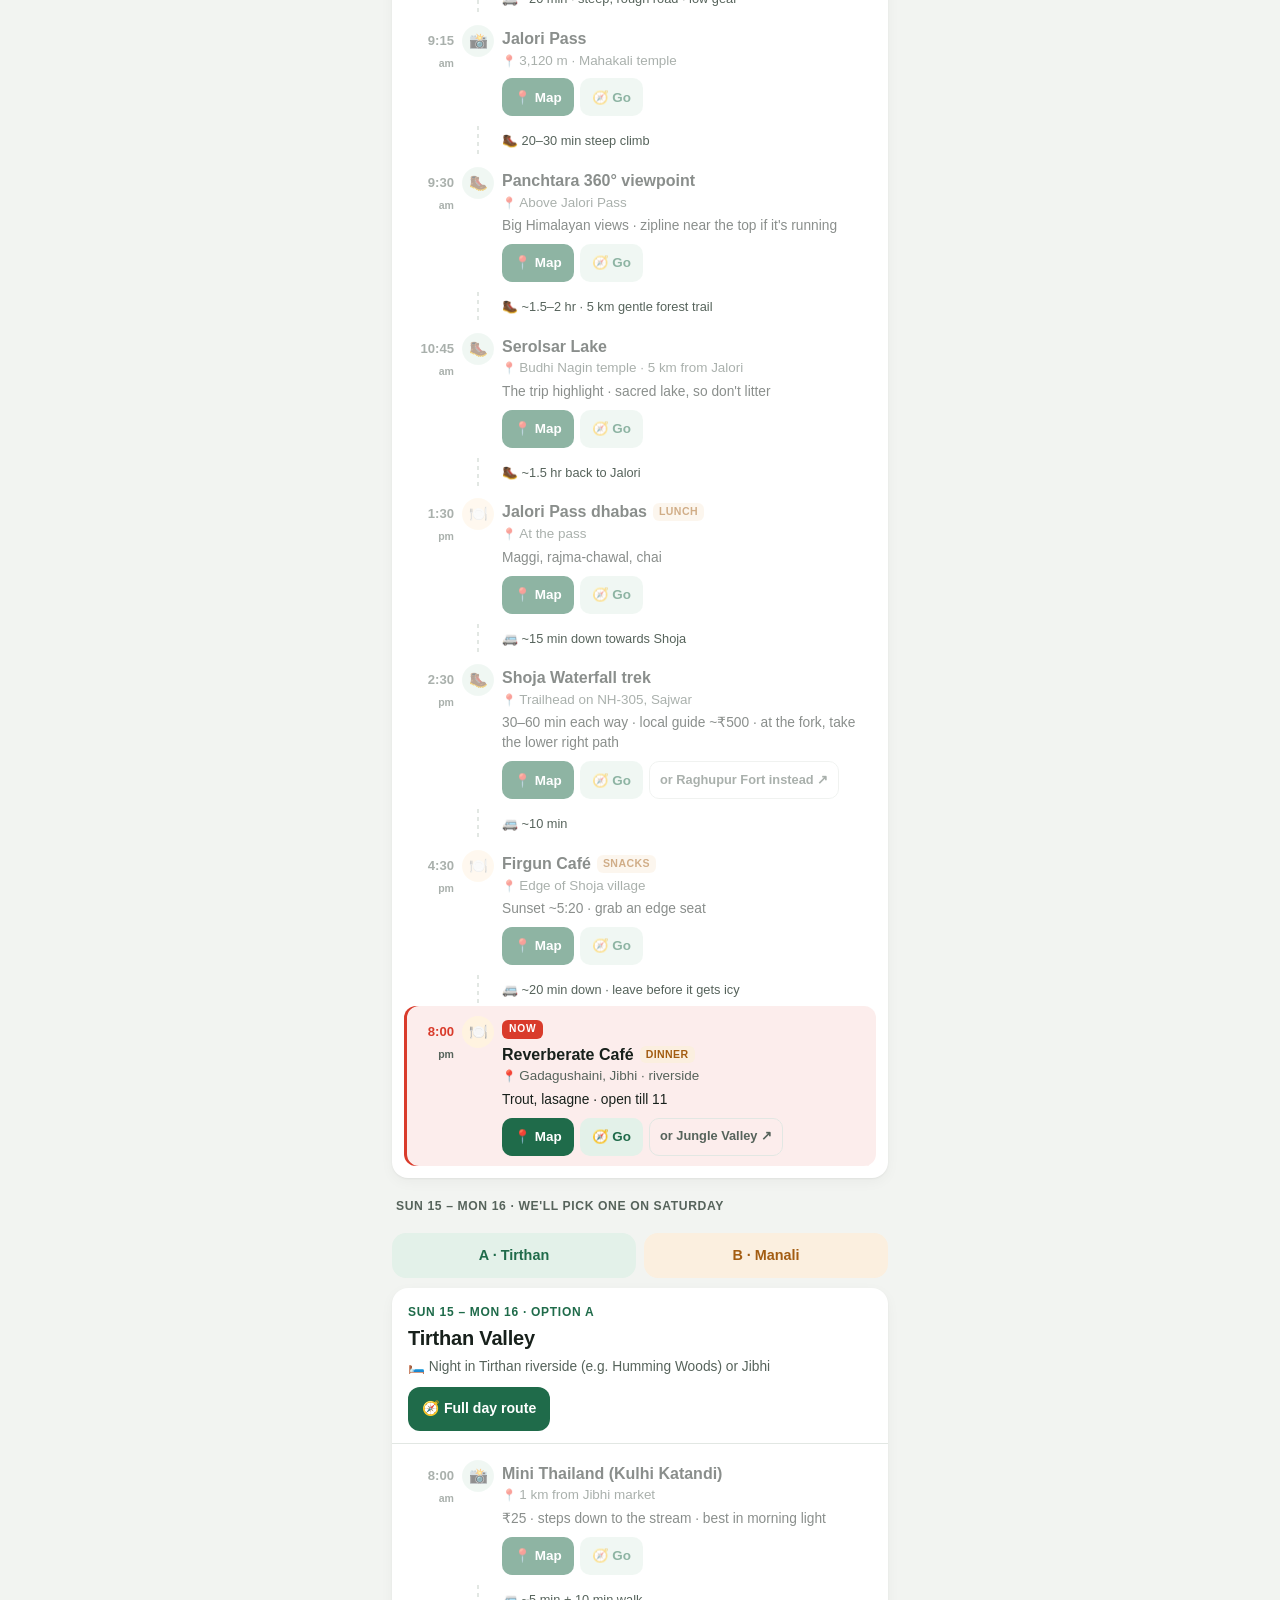
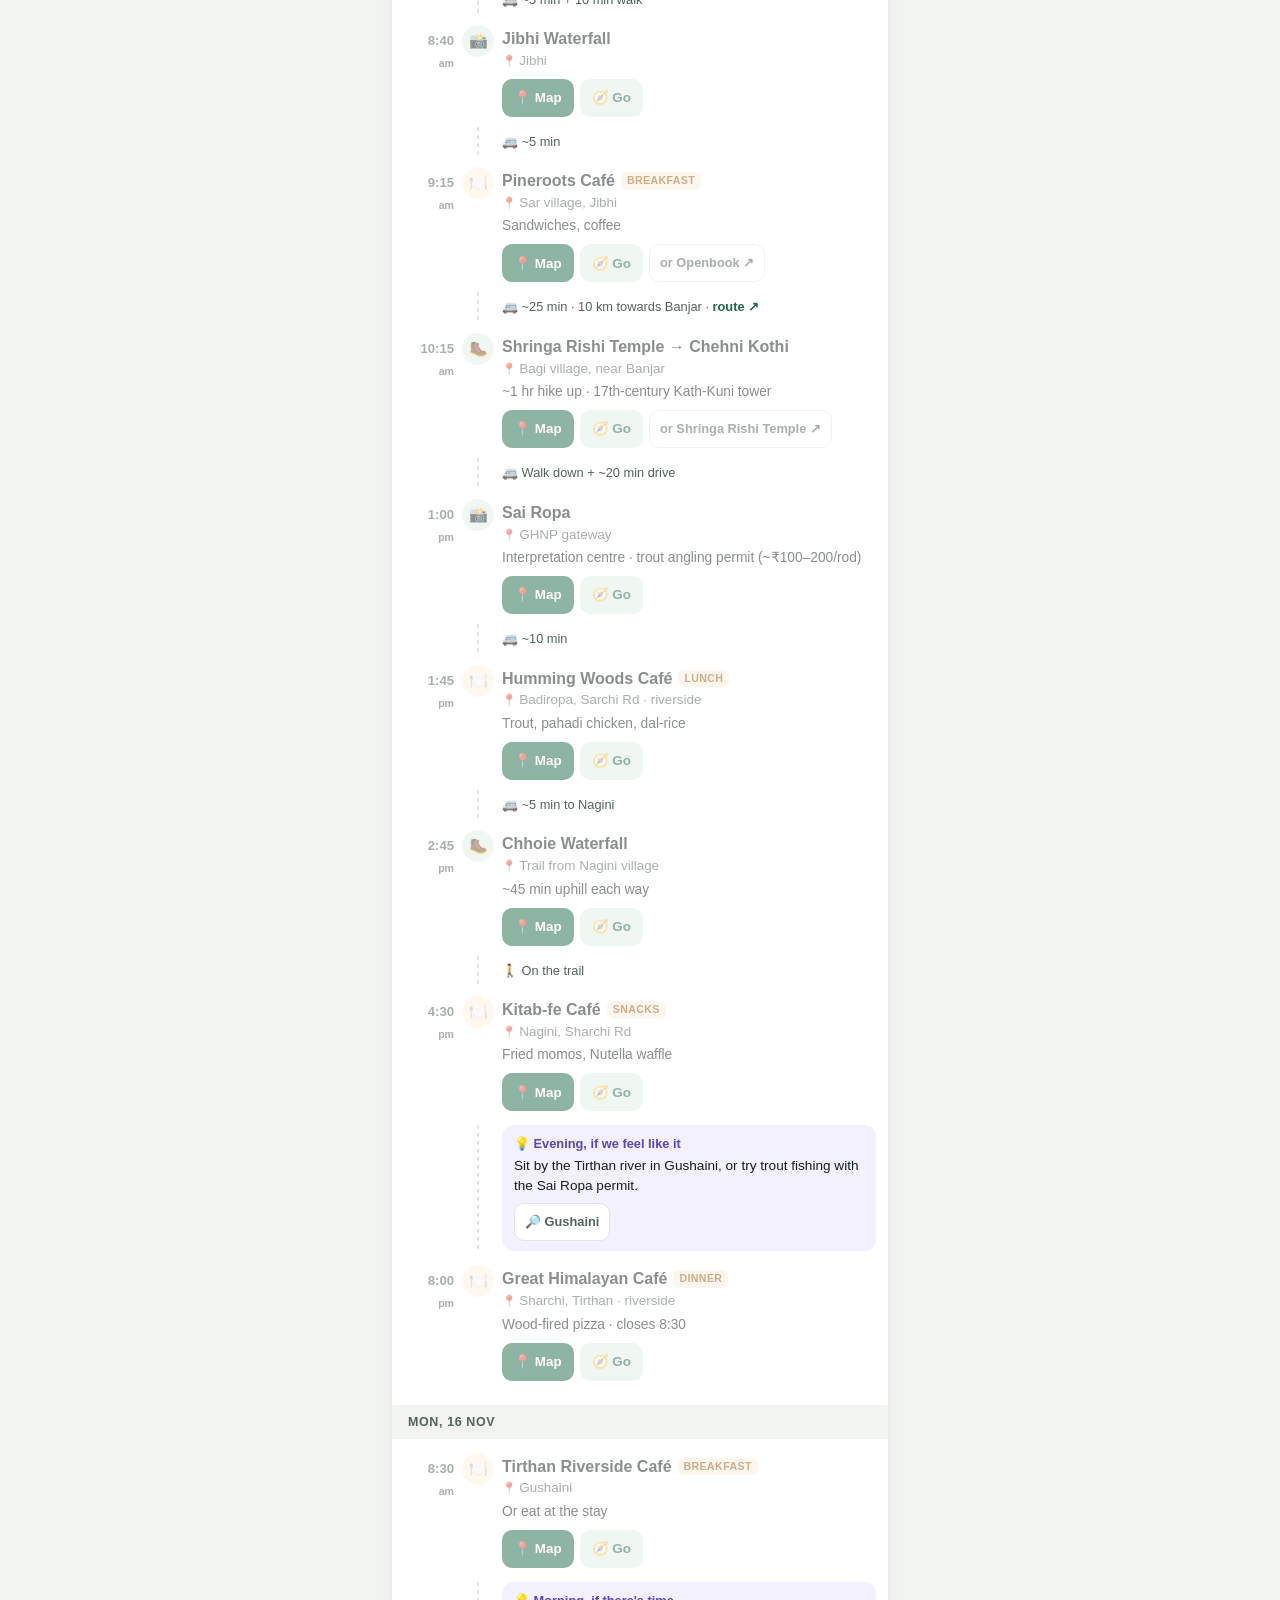
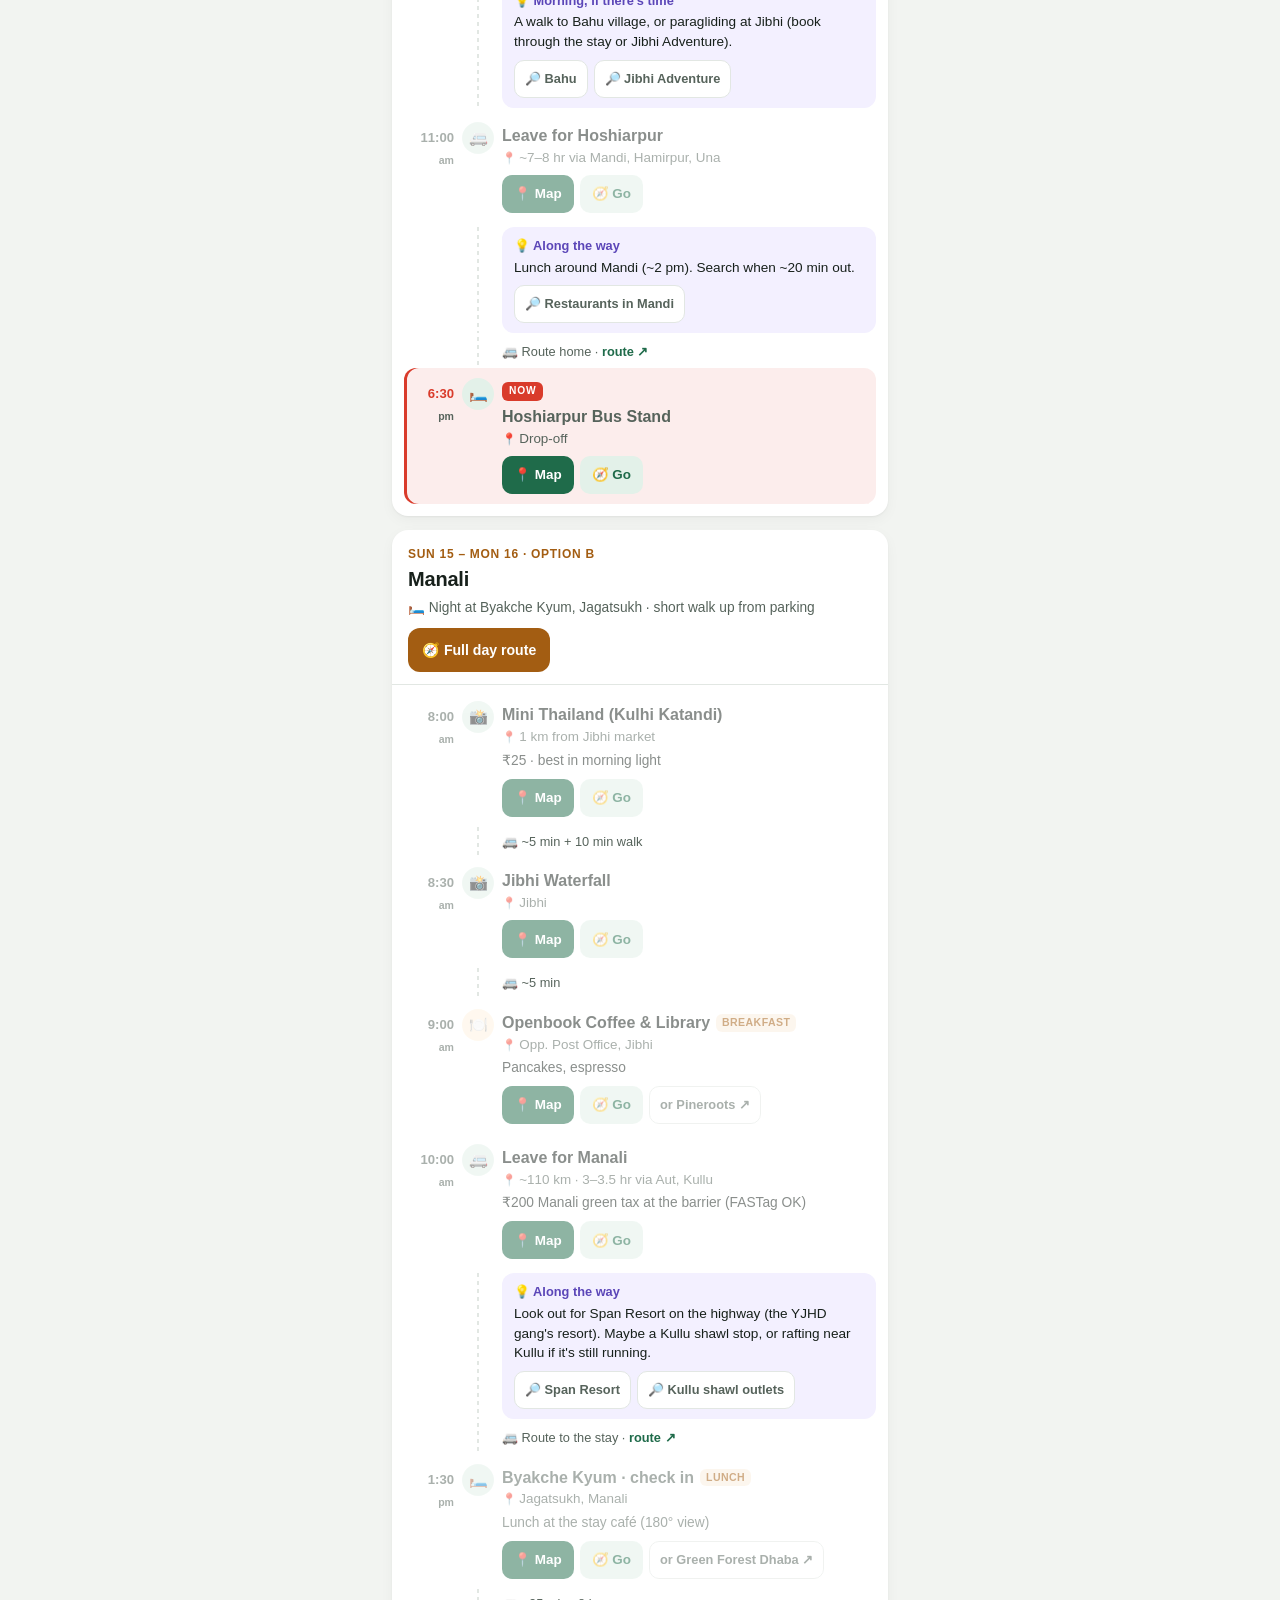
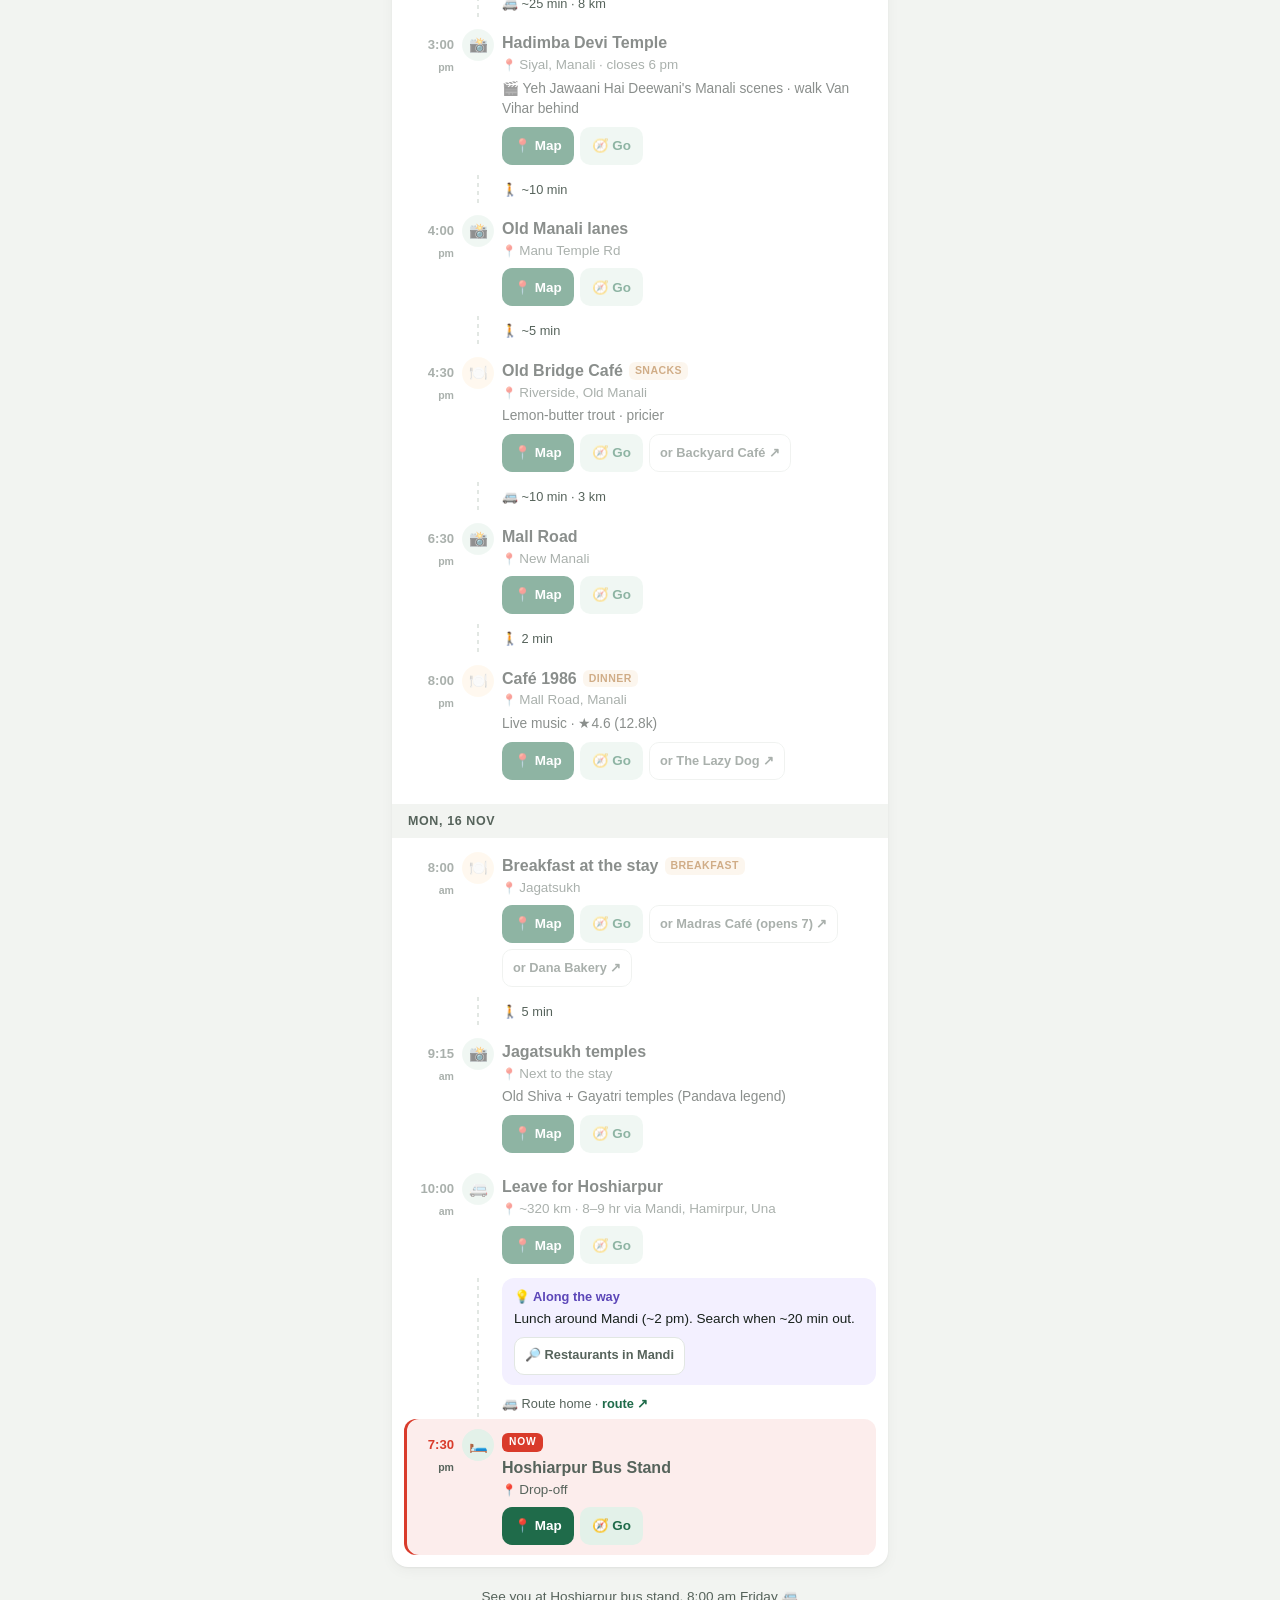
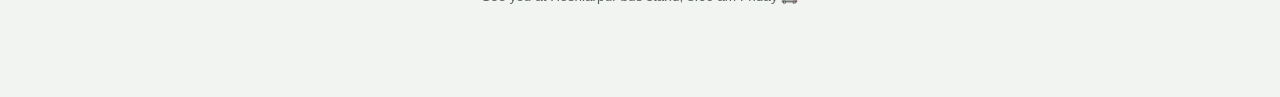
==== commit 0ded899e: "Sign in with phone number + PIN instead of anonymous auth Anonymous sign-ins were off in Supabase, s" ====
--- a/index.html
+++ b/index.html
@@ -12,7 +12,7 @@
 <body>
 <main>
 <header>
-  <div class="hrow"><h1>🏔️ Jibhi · Jalori · Tirthan</h1><button id="mebtn" class="me" type="button">👤 <span id="mename">Join</span></button></div>
+  <div class="hrow"><h1>🏔️ Jibhi · Jalori · Tirthan</h1><button id="mebtn" class="me" type="button">👤 <span id="mename">Sign in</span></button></div>
   <p class="lead">Fri 13 – Mon 16 Nov · cab from Hoshiarpur · <span id="sync" class="sync off">Loading…</span></p>
   <div id="nowcard" class="nowcard"><div class="nc-k">Right now</div><div class="nc-t">Loading…</div></div>
 </header>
@@ -54,7 +54,7 @@
   <section class="day"><div class="dh"><div class="date">Crew</div><h2>Who's in</h2><div id="memberlist" class="pchips"></div></div>
     <div class="pad16">
       <button type="button" class="wide" data-act="editon">✏️ Edit the plan</button>
-      <button type="button" class="wide sec" data-act="rename">👤 Change my name</button>
+      <button type="button" class="wide sec" data-act="rename">👤 My account · name, PIN, sign out</button>
       <button type="button" class="wide sec" data-act="refresh">↻ Refresh</button>
       <small>Tip: in Chrome, ⋮ → <b>Add to Home screen</b> to open this like an app. It works offline with the last synced copy.</small>
     </div>
--- a/app.css
+++ b/app.css
@@ -102,7 +102,7 @@
 .daynav{position:sticky;top:0;z-index:9;display:flex;gap:6px;overflow-x:auto;margin:10px -12px 0;padding:10px 12px;background:color-mix(in srgb,var(--bg) 88%,transparent);backdrop-filter:blur(10px);-webkit-backdrop-filter:blur(10px);scrollbar-width:none}
 .daynav::-webkit-scrollbar{display:none}
 .daynav a{flex:0 0 auto;text-decoration:none;color:var(--ink);background:var(--surface);border:1px solid var(--line);border-radius:999px;padding:8px 14px;font-size:.85rem;font-weight:600}
-.tabbar{position:fixed;left:0;right:0;bottom:0;z-index:20;display:flex;justify-content:center;gap:2px;background:color-mix(in srgb,var(--surface) 92%,transparent);backdrop-filter:blur(12px);-webkit-backdrop-filter:blur(12px);border-top:1px solid var(--line);padding:6px 8px calc(6px + env(safe-area-inset-bottom))}
+.tabbar{position:fixed;left:0;right:0;bottom:0;top:auto;margin:0;overflow:visible;z-index:20;display:flex;justify-content:center;gap:2px;background:color-mix(in srgb,var(--surface) 92%,transparent);backdrop-filter:blur(12px);-webkit-backdrop-filter:blur(12px);border-top:1px solid var(--line);padding:6px 8px calc(6px + env(safe-area-inset-bottom))}
 .tabbar button{position:relative;flex:1;max-width:130px;background:none;border:0;color:var(--ink2);font-size:.72rem;font-weight:700;display:flex;flex-direction:column;align-items:center;gap:2px;padding:6px 0;border-radius:12px;min-height:52px}
 .tabbar button span{font-size:1.25rem;line-height:1}
 .tabbar button.on{color:var(--brand);background:var(--brand-c)}
@@ -163,3 +163,4 @@
 .mbtns button{border:1px solid var(--line);background:var(--surface);color:var(--ink);font-weight:800;border-radius:10px;padding:10px 14px;min-height:44px}
 .mbtns .primary{background:var(--brand);color:#fff;border-color:var(--brand)}
 .mbtns .danger{margin-right:auto;color:var(--now)}
+[hidden]{display:none!important}
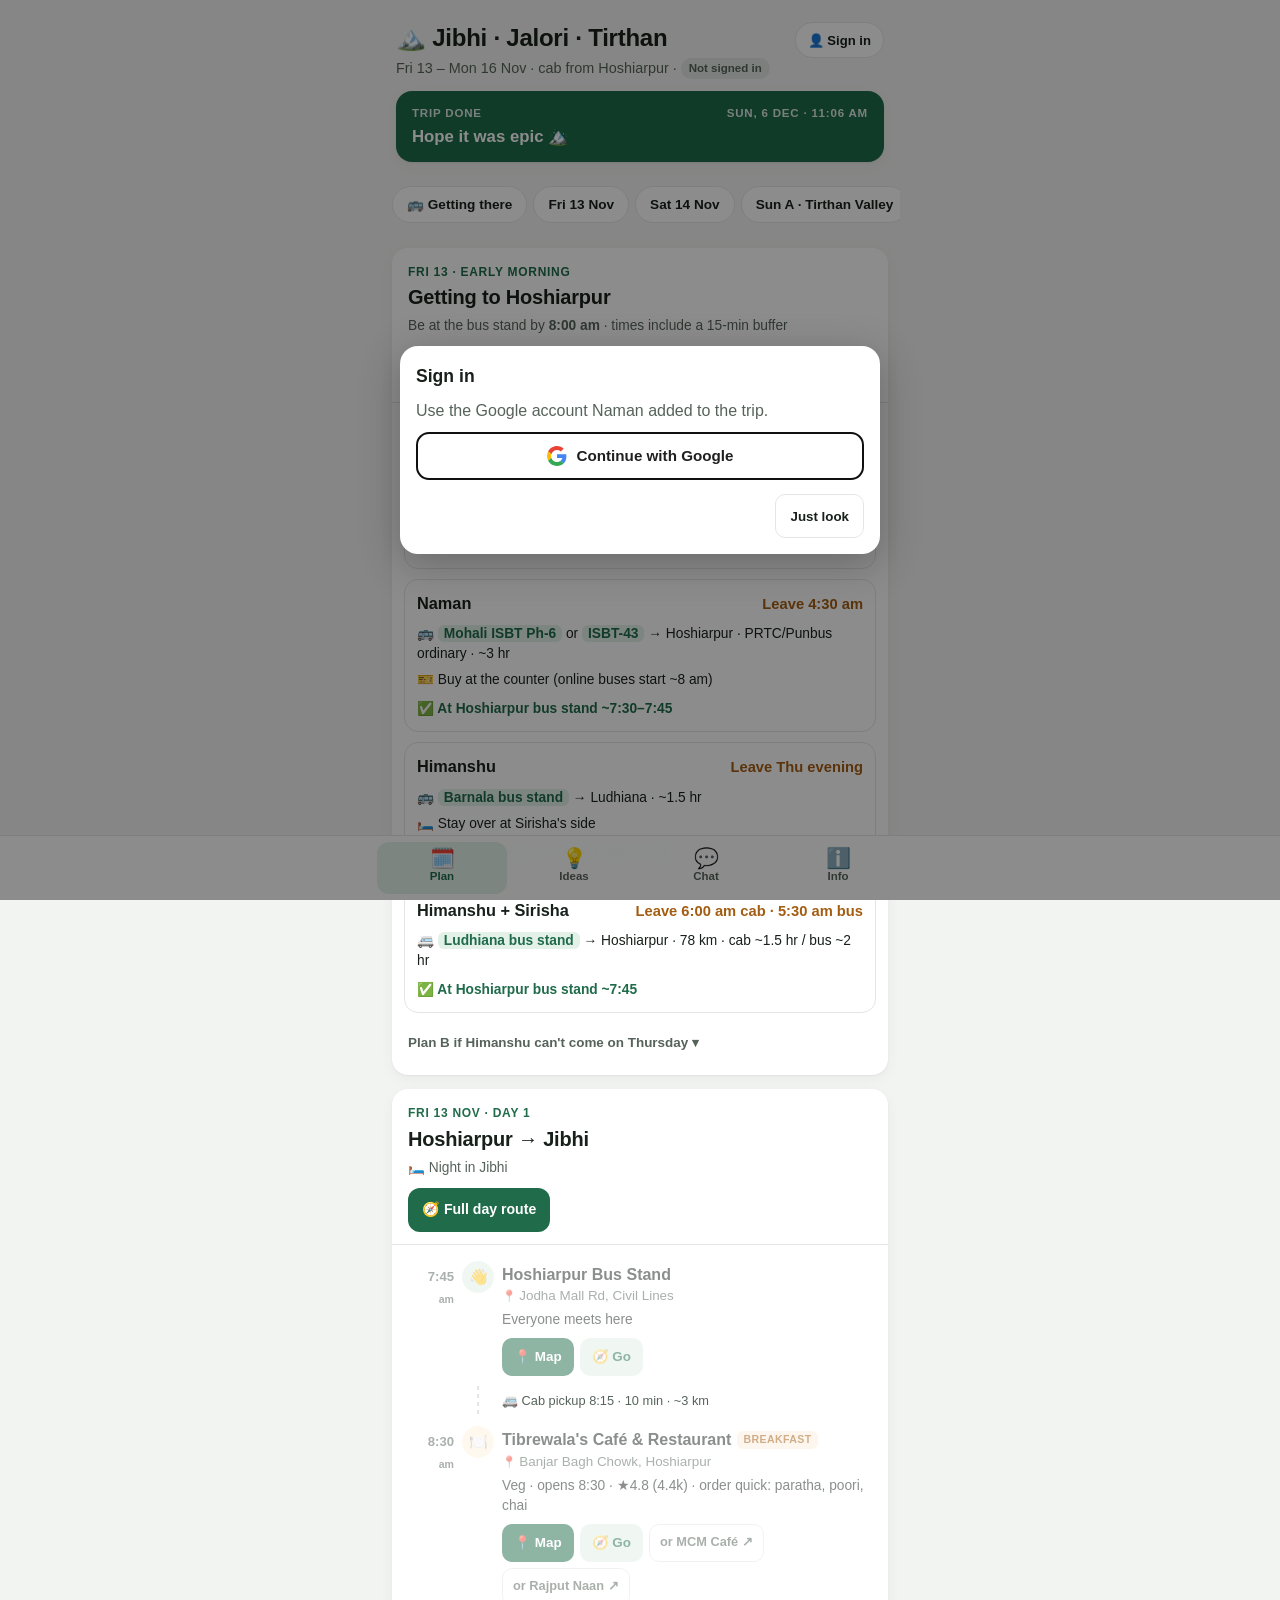
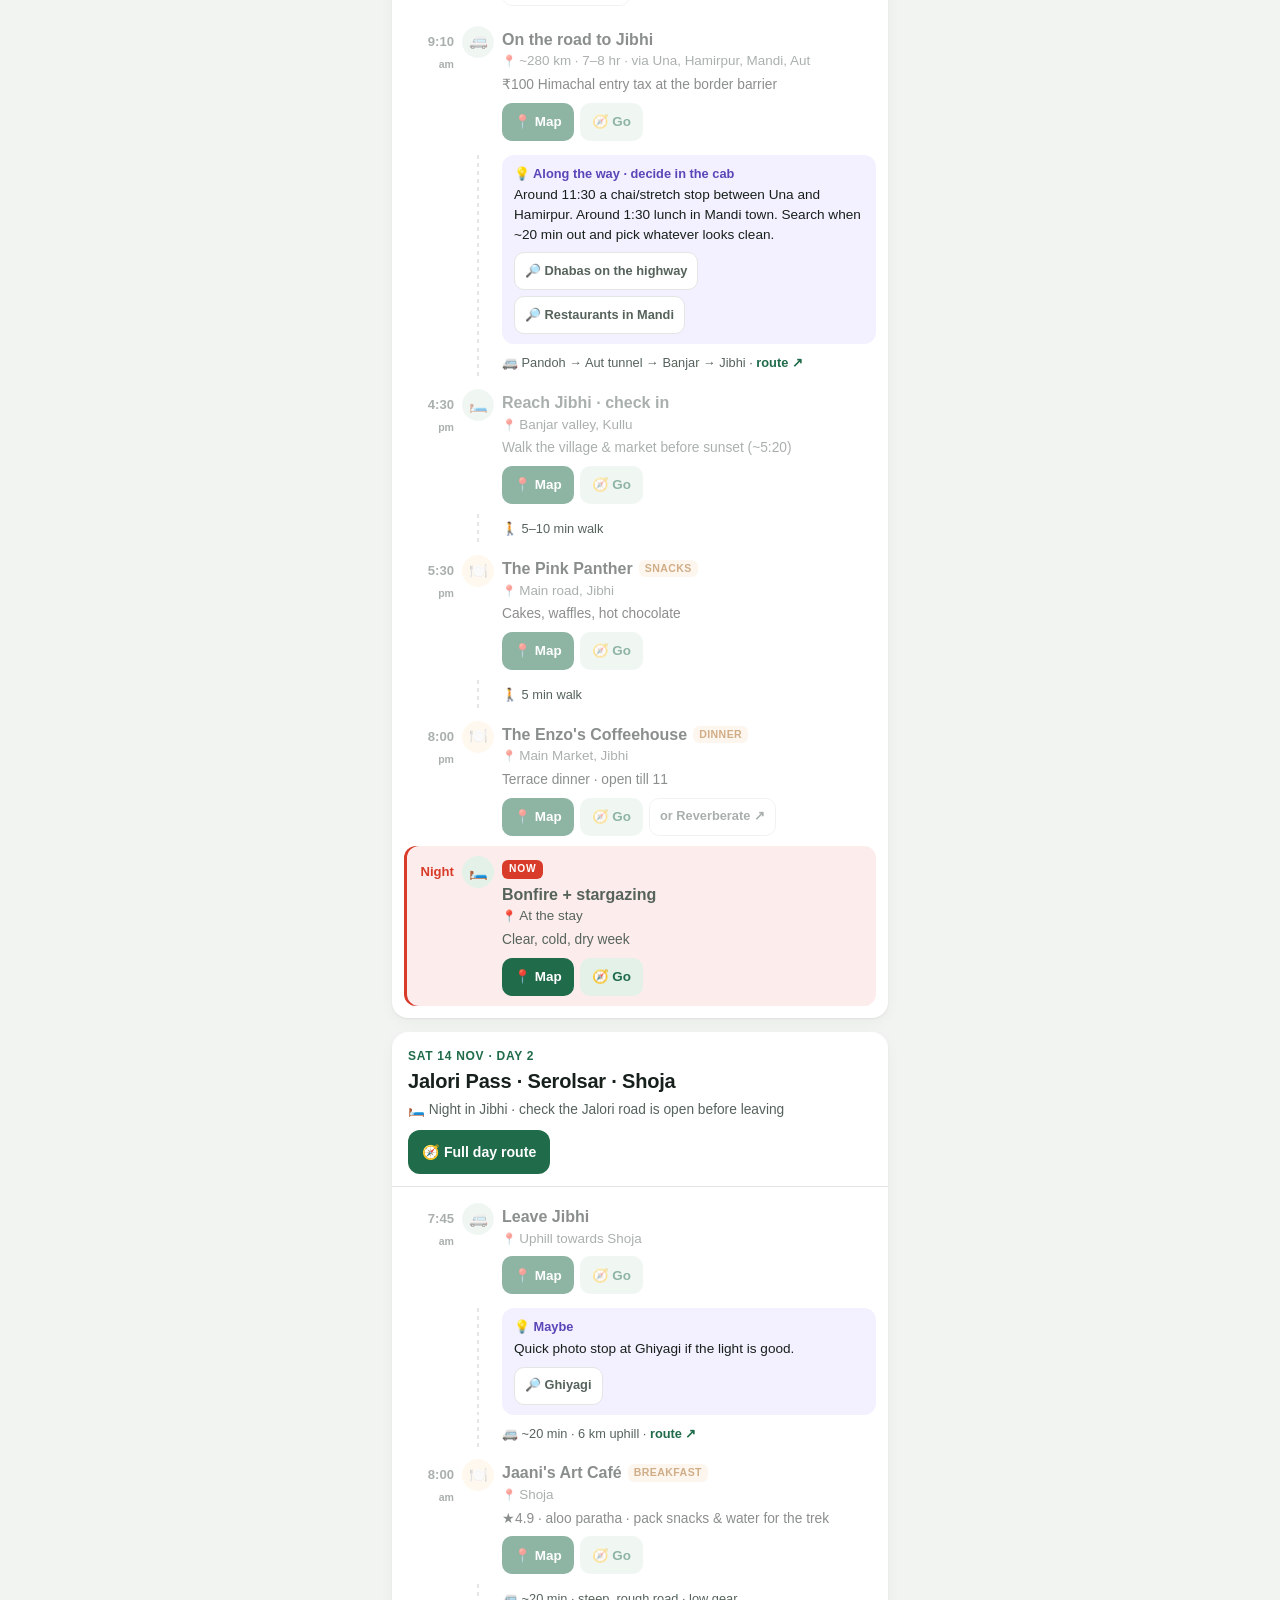
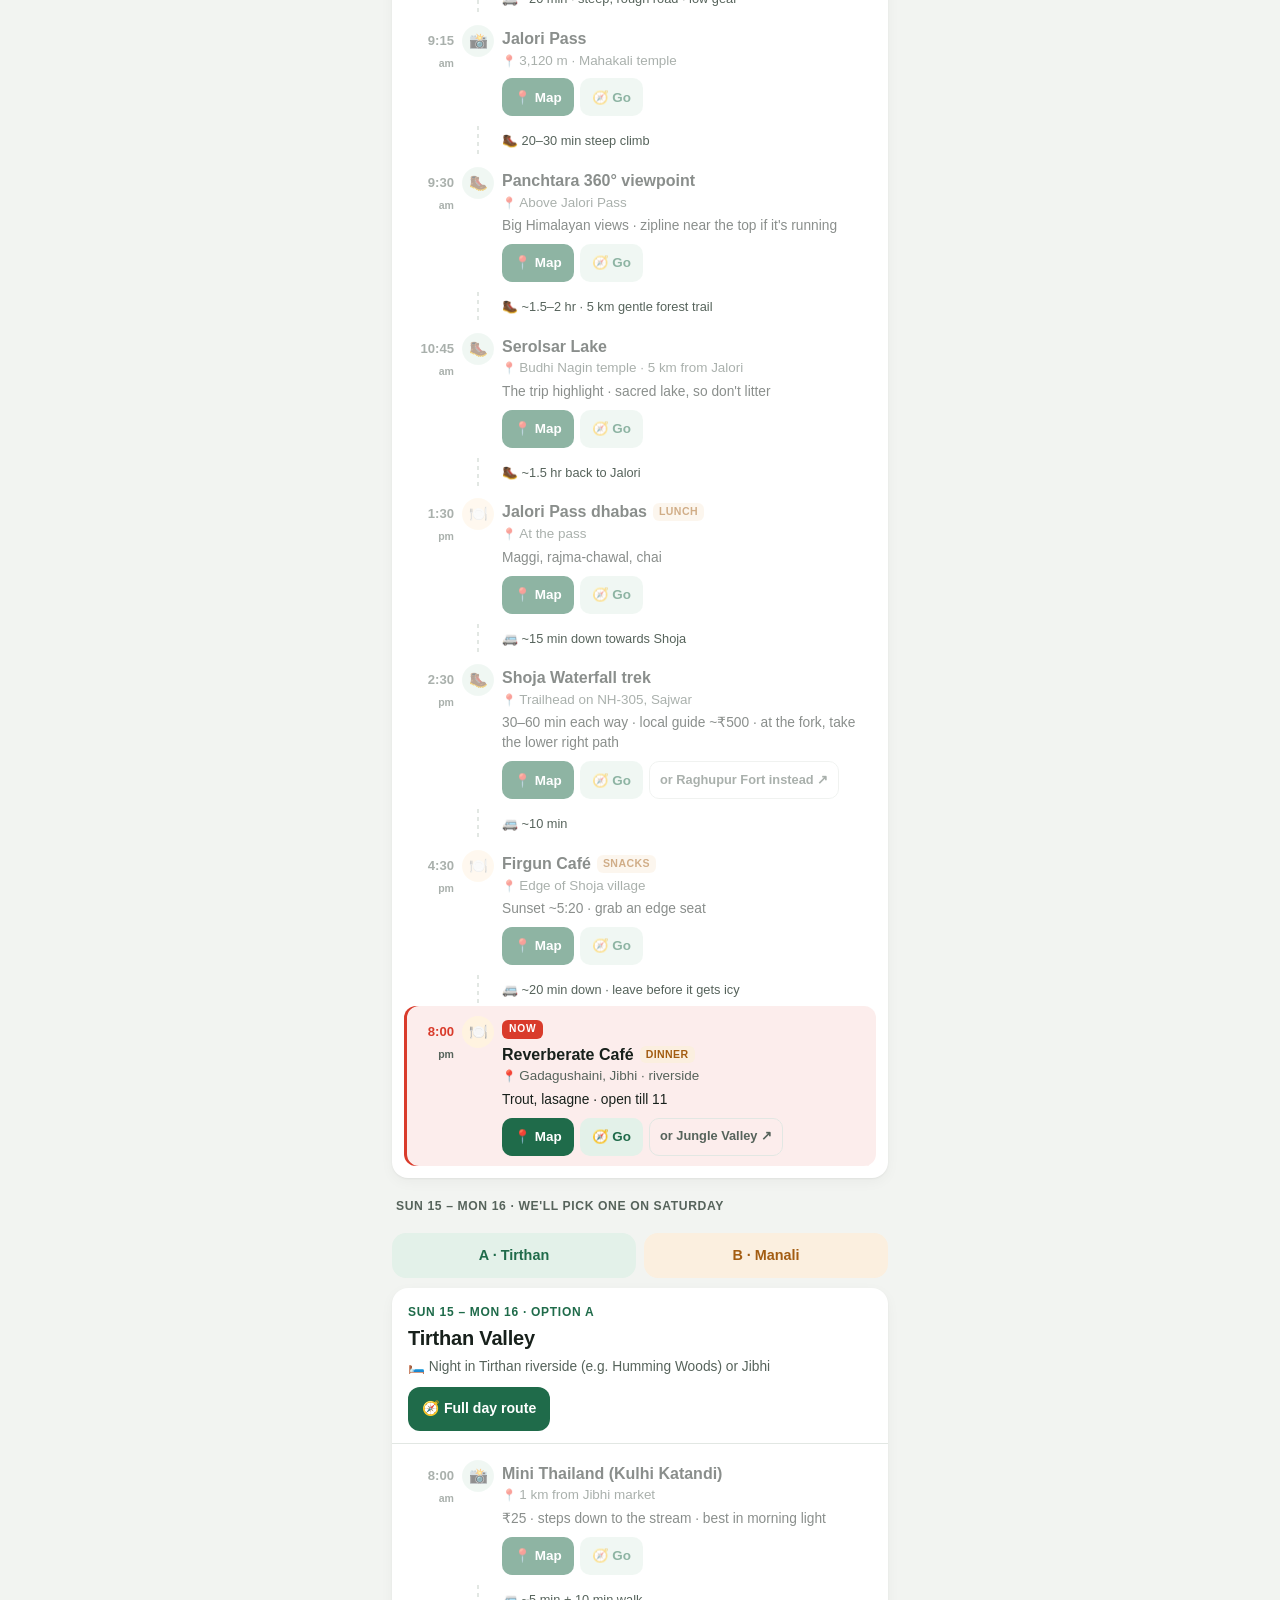
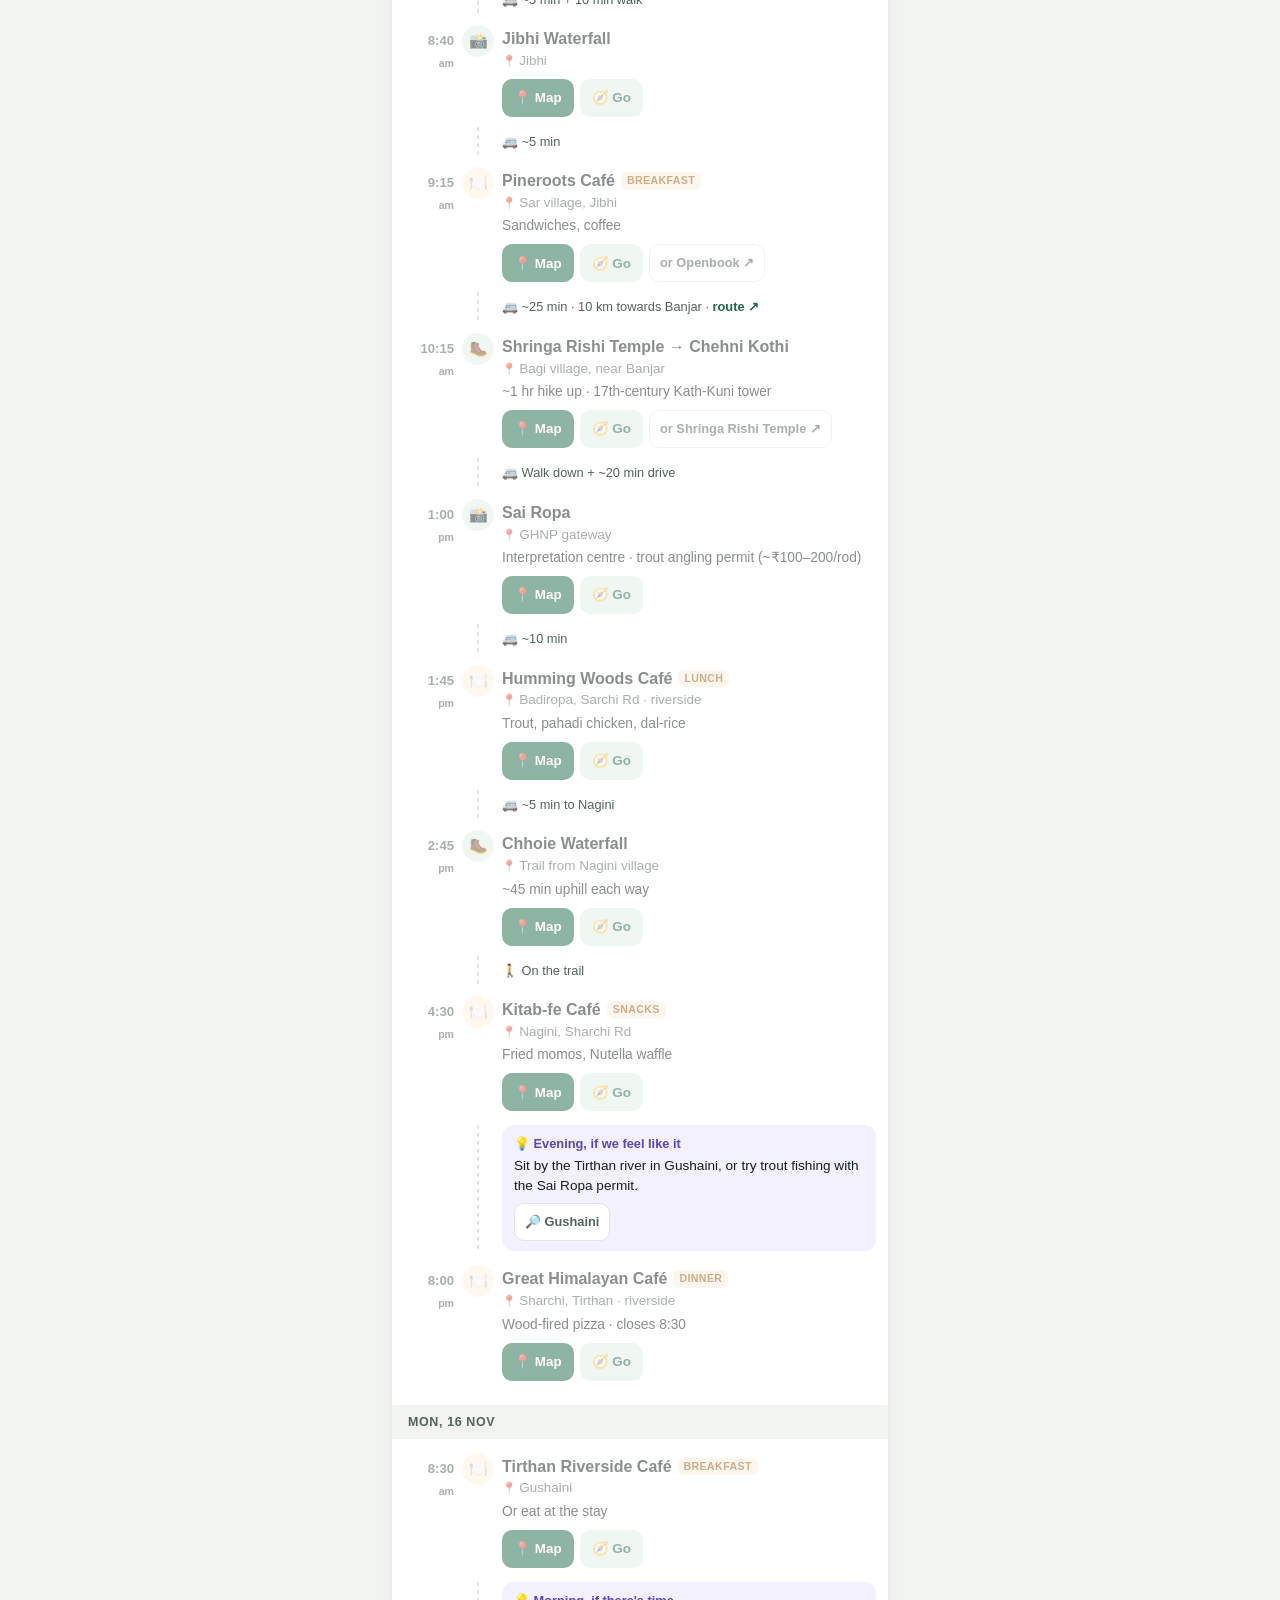
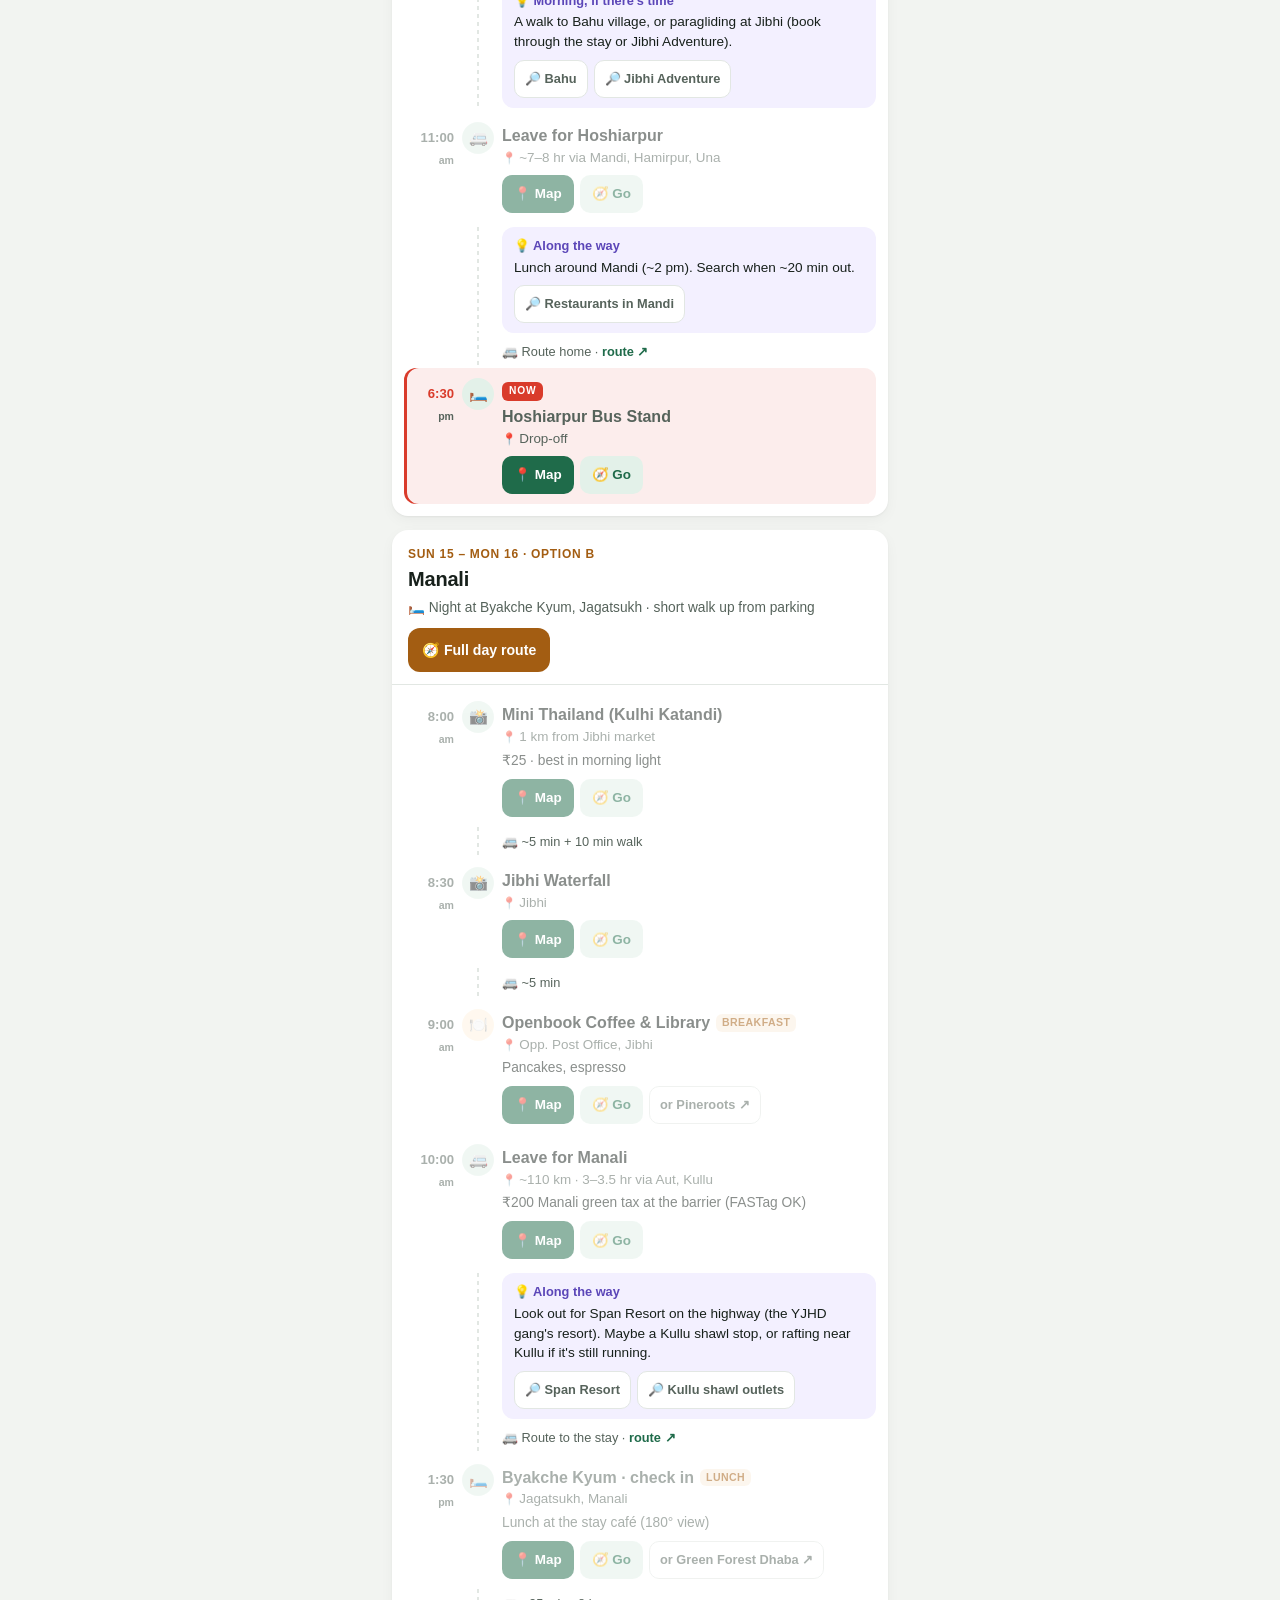
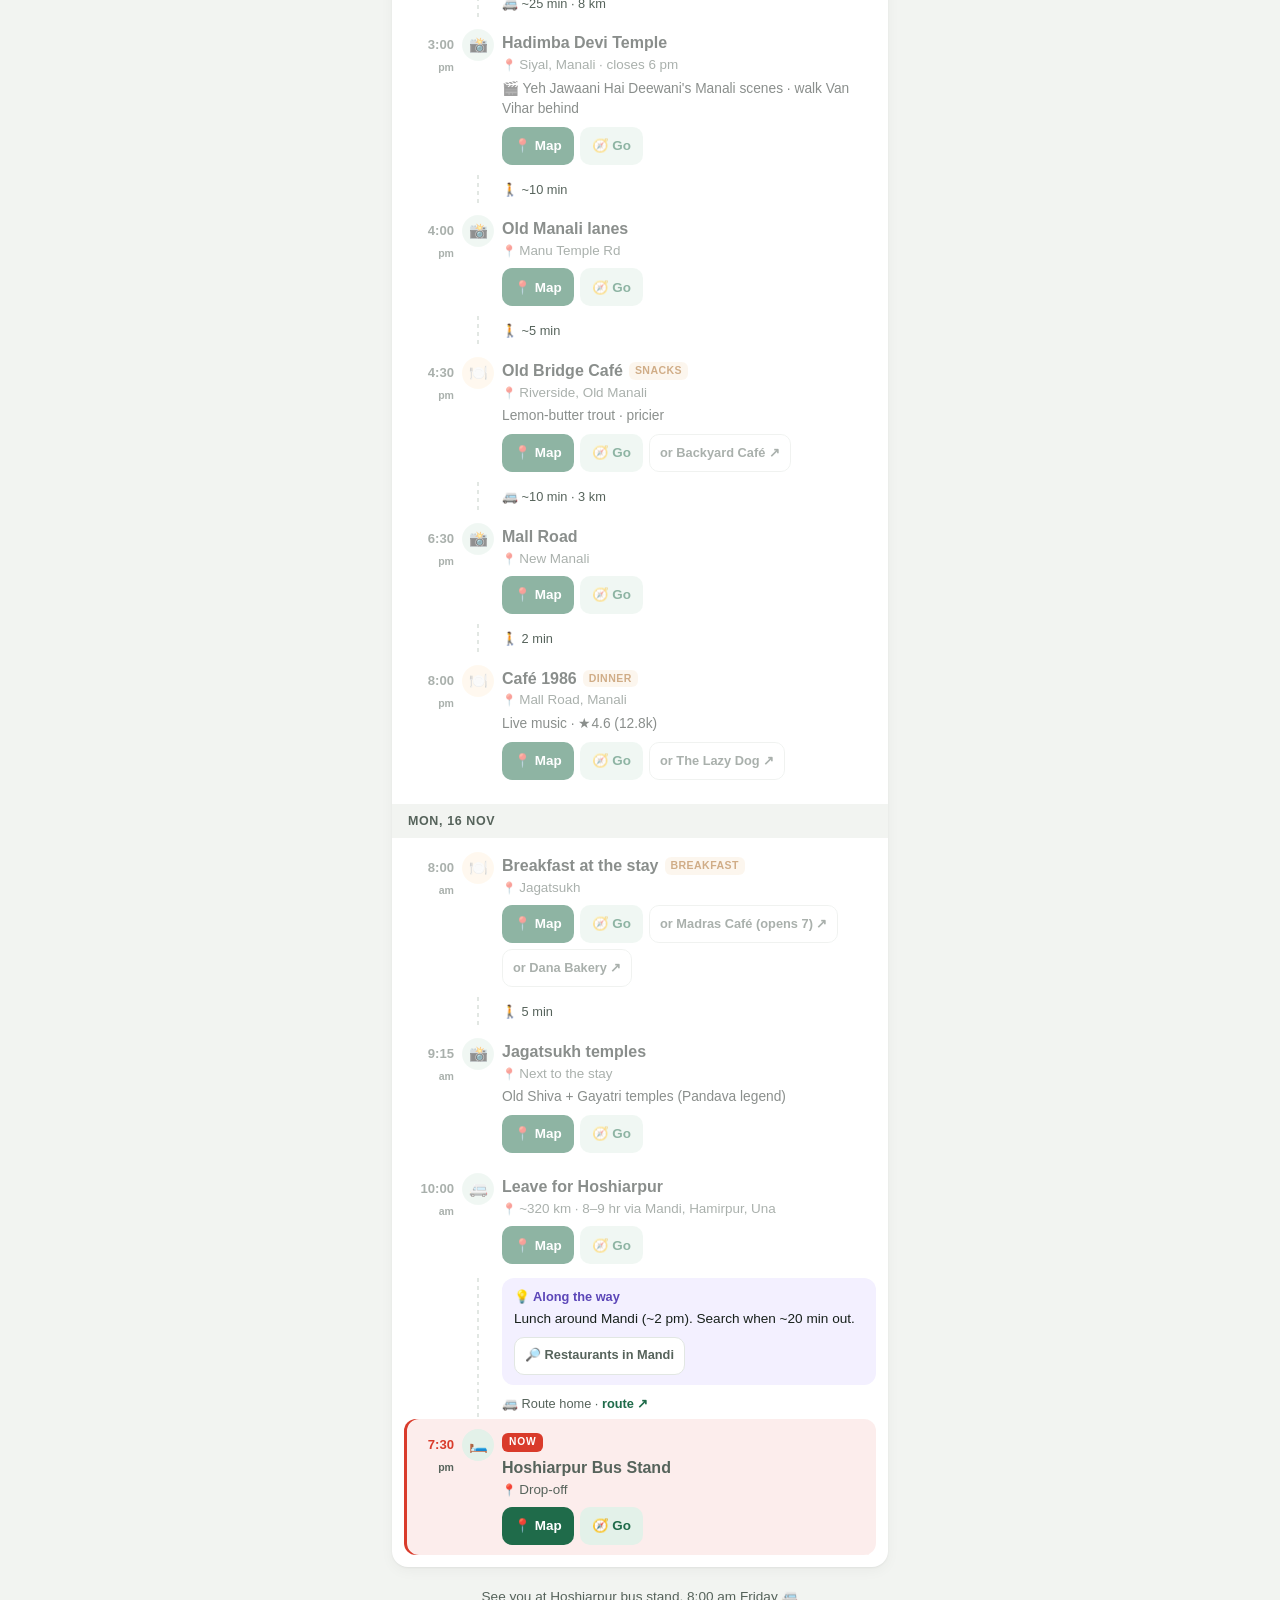
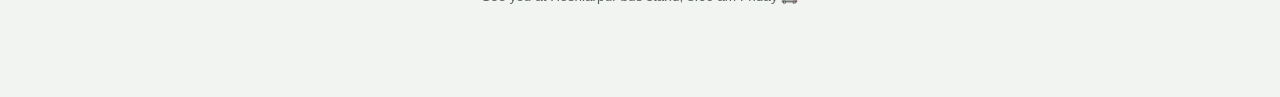
==== commit a4f682a5: "Sign in with Google instead of phone number + PIN Sign-in is now 'Continue with Google'. Only Google" ====
--- a/index.html
+++ b/index.html
@@ -54,7 +54,7 @@
   <section class="day"><div class="dh"><div class="date">Crew</div><h2>Who's in</h2><div id="memberlist" class="pchips"></div></div>
     <div class="pad16">
       <button type="button" class="wide" data-act="editon">✏️ Edit the plan</button>
-      <button type="button" class="wide sec" data-act="rename">👤 My account · name, PIN, sign out</button>
+      <button type="button" class="wide sec" data-act="rename">👤 My account · name, sign out</button>
       <button type="button" class="wide sec" data-act="refresh">↻ Refresh</button>
       <small>Tip: in Chrome, ⋮ → <b>Add to Home screen</b> to open this like an app. It works offline with the last synced copy.</small>
     </div>
--- a/app.css
+++ b/app.css
@@ -164,3 +164,4 @@
 .mbtns .primary{background:var(--brand);color:#fff;border-color:var(--brand)}
 .mbtns .danger{margin-right:auto;color:var(--now)}
 [hidden]{display:none!important}
+.gbtn{display:flex;align-items:center;justify-content:center;gap:10px;width:100%;min-height:48px;border:1px solid var(--line);background:#fff;color:#1f1f1f;font:inherit;font-weight:700;font-size:.95rem;border-radius:12px;cursor:pointer}
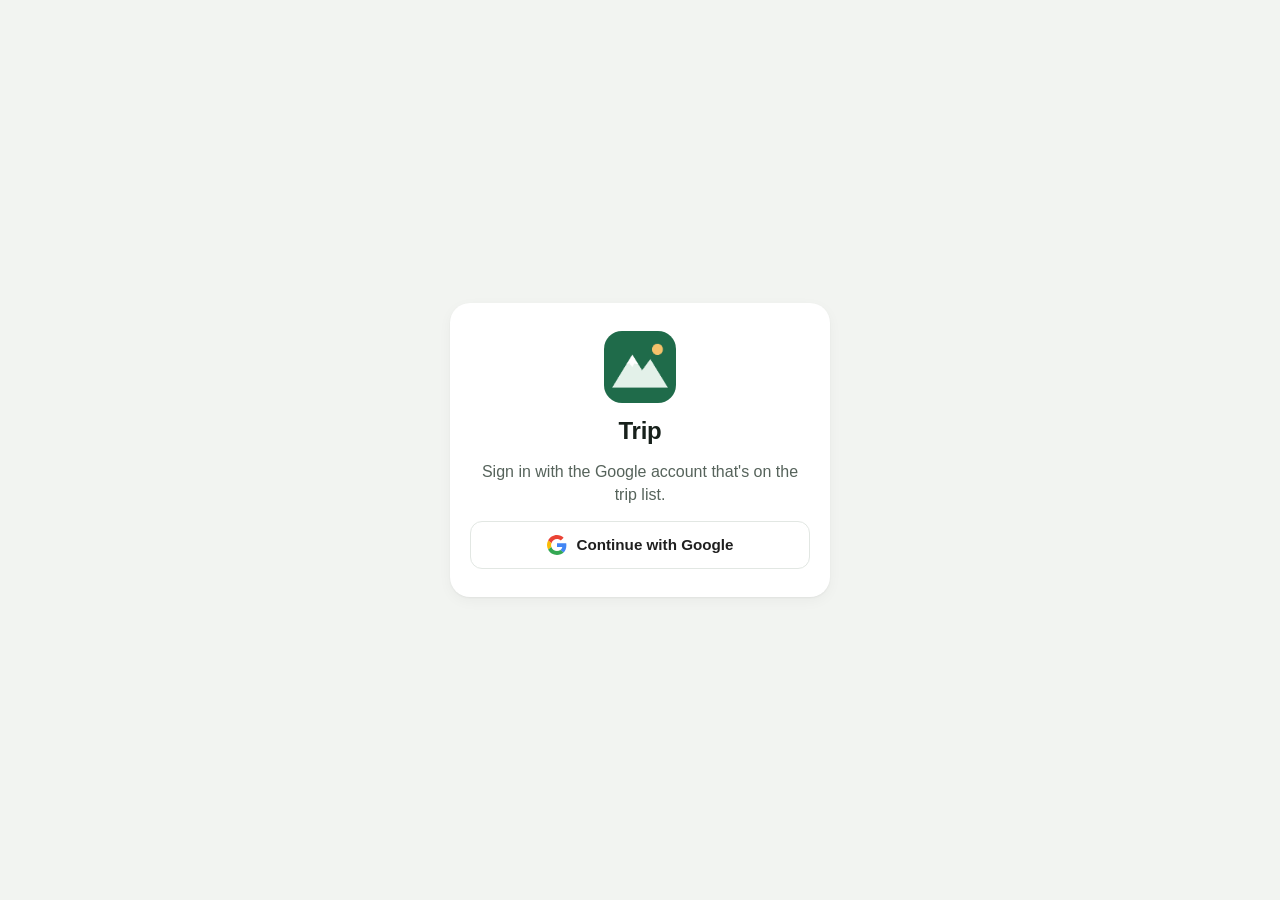
==== commit a21a2d8f: "Lock the whole app behind Google sign-in Before sign-in the page is just a sign-in card: no trip tex" ====
--- a/index.html
+++ b/index.html
@@ -6,31 +6,30 @@
 <link rel="manifest" href="manifest.webmanifest">
 <link rel="icon" href="icons/icon.svg">
 <link rel="apple-touch-icon" href="icons/icon-192.png">
-<title>Jibhi Trip · 13–16 Nov</title>
+<title>Trip</title>
 <link rel="stylesheet" href="app.css">
 </head>
 <body>
-<main>
+<section id="gate" class="gate">
+  <div class="gcard">
+    <img src="icons/icon-192.png" alt="" width="72" height="72">
+    <h1>Trip</h1>
+    <p class="muted" id="gate-msg">Loading…</p>
+    <button type="button" class="gbtn" data-act="google" hidden><svg viewBox="0 0 48 48" width="20" height="20" aria-hidden="true"><path fill="#EA4335" d="M24 9.5c3.5 0 6.6 1.2 9.1 3.6l6.8-6.8C35.8 2.4 30.2 0 24 0 14.6 0 6.6 5.4 2.7 13.3l7.9 6.2C12.5 13.6 17.8 9.5 24 9.5z"/><path fill="#4285F4" d="M46.5 24.5c0-1.6-.1-3.1-.4-4.5H24v9h12.7c-.6 3-2.3 5.5-4.8 7.2l7.7 6c4.5-4.2 6.9-10.3 6.9-17.7z"/><path fill="#FBBC05" d="M10.6 28.5c-.5-1.4-.8-2.9-.8-4.5s.3-3.1.8-4.5l-7.9-6.2C1 16.6 0 20.2 0 24s1 7.4 2.7 10.7l7.9-6.2z"/><path fill="#34A853" d="M24 48c6.5 0 11.9-2.1 15.9-5.8l-7.7-6c-2.1 1.4-4.9 2.3-8.2 2.3-6.2 0-11.5-4.1-13.4-9.8l-7.9 6.2C6.6 42.6 14.6 48 24 48z"/></svg>Continue with Google</button>
+  </div>
+</section>
+
+<main id="app" hidden>
 <header>
-  <div class="hrow"><h1>🏔️ Jibhi · Jalori · Tirthan</h1><button id="mebtn" class="me" type="button">👤 <span id="mename">Sign in</span></button></div>
-  <p class="lead">Fri 13 – Mon 16 Nov · cab from Hoshiarpur · <span id="sync" class="sync off">Loading…</span></p>
+  <div class="hrow"><h1 id="pg-title"></h1><button id="mebtn" class="me" type="button">👤 <span id="mename">Sign in</span></button></div>
+  <p class="lead"><span id="pg-lead"></span> · <span id="sync" class="sync off">Loading…</span></p>
   <div id="nowcard" class="nowcard"><div class="nc-k">Right now</div><div class="nc-t">Loading…</div></div>
 </header>
 
 <div id="tab-plan" class="tab">
   <nav id="daynav" class="daynav"></nav>
   <div id="editbar" class="editbar" hidden>✏️ Edit mode · tap ✏️ on a stop to change it <button type="button" data-act="editoff">Done</button></div>
-  <section class="day" id="reach"><div class="dh"><div class="date">Fri 13 · early morning</div>
-<h2>Getting to Hoshiarpur</h2><div class="stay">Be at the bus stand by <b>8:00 am</b> · times include a 15-min buffer</div>
-<a class="routebtn" href="https://www.google.com/maps/search/?api=1&query=Hoshiarpur%20Bus%20Stand&query_place_id=ChIJQd27AgDjGjkRlCdAiM834Jk" target="_blank" rel="noopener">📍 Hoshiarpur Bus Stand</a></div>
-<div class="people">
-<div class="person"><div class="ptop"><span class="pn">Mitali</span><span class="pleave">Leave 5:30 am</span></div><div class="pleg">🚌 <a class="inl" href="https://www.google.com/maps/search/?api=1&query=Pathankot%20Bus%20Stand" target="_blank" rel="noopener">Pathankot bus stand</a> → Hoshiarpur · ~2 hr · book on redBus/Zingbus</div><div class="pleg">🛺 If dropped at <a class="inl" href="https://www.google.com/maps/search/?api=1&query=Prabhat%20Chowk%20Hoshiarpur" target="_blank" rel="noopener">Prabhat Chowk</a>, take an auto · 5 min</div><div class="parr">✅ At Hoshiarpur bus stand ~7:30–7:45</div></div>
-<div class="person"><div class="ptop"><span class="pn">Naman</span><span class="pleave">Leave 4:30 am</span></div><div class="pleg">🚌 <a class="inl" href="https://www.google.com/maps/search/?api=1&query=ISBT%20Mohali%20Phase%206" target="_blank" rel="noopener">Mohali ISBT Ph-6</a> or <a class="inl" href="https://www.google.com/maps/search/?api=1&query=ISBT%20Sector%2043%20Chandigarh" target="_blank" rel="noopener">ISBT-43</a> → Hoshiarpur · PRTC/Punbus ordinary · ~3 hr</div><div class="pleg">🎫 Buy at the counter (online buses start ~8 am)</div><div class="parr">✅ At Hoshiarpur bus stand ~7:30–7:45</div></div>
-<div class="person"><div class="ptop"><span class="pn">Himanshu</span><span class="pleave">Leave Thu evening</span></div><div class="pleg">🚌 <a class="inl" href="https://www.google.com/maps/search/?api=1&query=Barnala%20Bus%20Stand" target="_blank" rel="noopener">Barnala bus stand</a> → Ludhiana · ~1.5 hr</div><div class="pleg">🛏️ Stay over at Sirisha's side</div><div class="parr">✅ At Hoshiarpur bus stand with Sirisha ↓</div></div>
-<div class="person"><div class="ptop"><span class="pn">Himanshu + Sirisha</span><span class="pleave">Leave 6:00 am cab · 5:30 am bus</span></div><div class="pleg">🚐 <a class="inl" href="https://www.google.com/maps/search/?api=1&query=Ludhiana%20Bus%20Stand" target="_blank" rel="noopener">Ludhiana bus stand</a> → Hoshiarpur · 78 km · cab ~1.5 hr / bus ~2 hr</div><div class="parr">✅ At Hoshiarpur bus stand ~7:45</div></div>
-</div>
-<details class="mo pad"><summary>Plan B if Himanshu can't come on Thursday</summary><div>Take the 5:45 am PRTC from Barnala to Ludhiana, then a cab with Sirisha at ~7:00, straight to <a class="inl" href="https://www.google.com/maps/search/?api=1&query=Tibrewala%27s%20Cafe%20%26%20Restaurant%20Hoshiarpur&query_place_id=ChIJQ_tMdlrjGjkRKOYmttJ6GVE" target="_blank" rel="noopener">Tibrewala's</a> (~8:45). The others order for them. Share live location from 6 am.</div></details>
-</section>
+  <div id="pg-reach"></div>
   <div id="days"></div>
 </div>
 
@@ -59,36 +58,13 @@
       <small>Tip: in Chrome, ⋮ → <b>Add to Home screen</b> to open this like an app. It works offline with the last synced copy.</small>
     </div>
   </section>
-  <section class="day" id="know"><div class="dh"><div class="date">Reference</div><h2>Good to know</h2></div>
-<details class="card" open><summary>💸 Tolls &amp; taxes</summary><div>
-<div class="kv"><span>Himachal entry tax</span><b>₹100</b></div><div class="kv"><span>Manali green tax (Option B)</span><b>₹200</b></div>
-<div class="kv"><span>NHAI tolls on our route</span><b>None</b></div><small>Paid once at the border, valid 24 hr. No exit fee.</small></div></details>
-<details class="card"><summary>☕ Food guide · tap to open in Maps</summary><div><div class="grp">Jibhi</div><a class="row" href="https://www.google.com/maps/search/?api=1&query=Reverberate%20Cafe%20%26%20Cottages%20Jibhi&query_place_id=ChIJPYw66Q2vBTkRNDPRj7pRB34" target="_blank" rel="noopener"><span><b>Reverberate</b><small>Trout, lasagne</small></span><span class="r">★4.8<small>801</small></span></a><a class="row" href="https://www.google.com/maps/search/?api=1&query=Cafe%20Bela%20Jibhi&query_place_id=ChIJ50vJ0havBTkRkRYr149iKWk" target="_blank" rel="noopener"><span><b>Cafe Bela</b><small>Riverside, farmhouse pizza</small></span><span class="r">★4.8<small>519</small></span></a><a class="row" href="https://www.google.com/maps/search/?api=1&query=Pineroots%20Cafe%20Jibhi&query_place_id=ChIJ67JMRZevBTkR3lTpKaxP5Jk" target="_blank" rel="noopener"><span><b>Pineroots</b><small>Breakfast</small></span><span class="r">★4.8<small>498</small></span></a><a class="row" href="https://www.google.com/maps/search/?api=1&query=Jibhi%20forest%20bean%20coffeehouse%20%26%20bistro&query_place_id=ChIJmc93kYevBTkRbPjvRdf-KJc" target="_blank" rel="noopener"><span><b>Forest Bean</b><small>Coffee, valley view</small></span><span class="r">★4.8<small>341</small></span></a><a class="row" href="https://www.google.com/maps/search/?api=1&query=The%20Enzo%27s%20coffeehouse%20%26%20bistro%20cafe%20jibhi&query_place_id=ChIJAbOIwPSvBTkRQyqxTq4fio8" target="_blank" rel="noopener"><span><b>The Enzo's</b><small>Evening vibe</small></span><span class="r">★4.7<small>749</small></span></a><a class="row" href="https://www.google.com/maps/search/?api=1&query=Openbook%20Coffee%20%26%20Library%20Jibhi&query_place_id=ChIJzfHeCACvBTkRY00XEM5ffJk" target="_blank" rel="noopener"><span><b>Openbook</b><small>Pancakes, espresso</small></span><span class="r">★4.7<small>191</small></span></a><a class="row" href="https://www.google.com/maps/search/?api=1&query=Jungle%20Valley%20Jibhi&query_place_id=ChIJd5ZgukuuBTkR7_qUyxubueY" target="_blank" rel="noopener"><span><b>Jungle Valley</b><small>Trout, siddu</small></span><span class="r">★4.6<small>969</small></span></a><a class="row" href="https://www.google.com/maps/search/?api=1&query=The%20Pink%20Panther%20Jibhi&query_place_id=ChIJqeCs2E2vBTkRGMfz0PgNRlw" target="_blank" rel="noopener"><span><b>Pink Panther</b><small>Cakes, waffles</small></span><span class="r">★4.5<small>1.3k</small></span></a><a class="row" href="https://www.google.com/maps/search/?api=1&query=cafe%20bleeblu%20Jibhi&query_place_id=ChIJQcbzjv-vBTkRnAu0hUsYEys" target="_blank" rel="noopener"><span><b>Café Bleeblu</b><small>Aesthetic, slow service</small></span><span class="r">★4.5<small>659</small></span></a><a class="row" href="https://www.google.com/maps/search/?api=1&query=All-Mi-Tea%20Bistro%20%26%20Cafe%20Jibhi&query_place_id=ChIJt-Qkll-vBTkR-LNM-s66pwk" target="_blank" rel="noopener"><span><b>All-Mi-Tea</b><small>Hot chocolate</small></span><span class="r">★4.9<small>73</small></span></a><div class="grp">Shoja</div><a class="row" href="https://www.google.com/maps/search/?api=1&query=Jaani%27s%20Art%20Cafe%20%26%20Stay%20Shoja&query_place_id=ChIJW-bFfy6vBTkRJZ1hpdP6-68" target="_blank" rel="noopener"><span><b>Jaani's Art Café</b><small>Best food, events</small></span><span class="r">★4.9<small>390</small></span></a><a class="row" href="https://www.google.com/maps/search/?api=1&query=The%20Rustic%20Shoja&query_place_id=ChIJX5jbppWvBTkRkIli9GDywFk" target="_blank" rel="noopener"><span><b>The Rustic Shoja</b><small>View + hot drink</small></span><span class="r">★4.5<small>282</small></span></a><a class="row" href="https://www.google.com/maps/search/?api=1&query=Firgun%20Cafe%20Shoja&query_place_id=ChIJnauZagCvBTkRiEF3qVMYQhc" target="_blank" rel="noopener"><span><b>Firgun Café</b><small>Sunset vibe</small></span><span class="r">★4.0<small>148</small></span></a><div class="grp">Tirthan</div><a class="row" href="https://www.google.com/maps/search/?api=1&query=Humming%20Woods%20Cafe%20Tirthan&query_place_id=ChIJiUp7eAezBTkRDLf_yqenRLw" target="_blank" rel="noopener"><span><b>Humming Woods</b><small>Riverside, trout</small></span><span class="r">★4.8<small>283</small></span></a><a class="row" href="https://www.google.com/maps/search/?api=1&query=Kitab-fe%20Cafe%20Tirthan&query_place_id=ChIJnWWEltazBTkRIx-RatYC7hs" target="_blank" rel="noopener"><span><b>Kitab-fe</b><small>Momos</small></span><span class="r">★4.8<small>70</small></span></a><a class="row" href="https://www.google.com/maps/search/?api=1&query=Great%20Himalayan%20Cafe%20Tirthan&query_place_id=ChIJ9dCyOQCzBTkRGg1n4PIXMUQ" target="_blank" rel="noopener"><span><b>Great Himalayan Café</b><small>Wood-fired pizza</small></span><span class="r">★5.0<small>27</small></span></a><div class="grp">Manali</div><a class="row" href="https://www.google.com/maps/search/?api=1&query=Old%20bridge%20cafe%20Old%20Manali&query_place_id=ChIJiSn5QlyHBDkRdXExGv3IEeo" target="_blank" rel="noopener"><span><b>Old Bridge Café</b><small>Riverside trout</small></span><span class="r">★4.9<small>693</small></span></a><a class="row" href="https://www.google.com/maps/search/?api=1&query=Cafe%201986%20Manali&query_place_id=ChIJaznY7syJBDkRIuRAhuFlpxE" target="_blank" rel="noopener"><span><b>Café 1986</b><small>Live music</small></span><span class="r">★4.6<small>12.8k</small></span></a><a class="row" href="https://www.google.com/maps/search/?api=1&query=The%20Lazy%20Dog%20Lounge%20Old%20Manali&query_place_id=ChIJjw67zAaIBDkR02hDRQfB0Xs" target="_blank" rel="noopener"><span><b>The Lazy Dog</b><small>Riverside dinner</small></span><span class="r">★4.4<small>9.1k</small></span></a><a class="row" href="https://www.google.com/maps/search/?api=1&query=Madras%20Cafe%20Manali&query_place_id=ChIJrbYaCJeHBDkRghWoKm0Qj2Q" target="_blank" rel="noopener"><span><b>Madras Café</b><small>Opens 7 am</small></span><span class="r">★4.7<small>2.5k</small></span></a><a class="row" href="https://www.google.com/maps/search/?api=1&query=Dana%20Coffee%20House%20and%20German%20Bakery%20Manali&query_place_id=ChIJ4Wda_m6HBDkR8tCo2UEpmT0" target="_blank" rel="noopener"><span><b>Dana Bakery</b><small>Breakfast</small></span><span class="r">★4.7<small>784</small></span></a><small>★ Google rating · number of reviews</small></div></details>
-<details class="card"><summary>🪂 Fun extras</summary><div><ul>
-<li><b>Paragliding</b> Tandi → Jibhi, ~₹1,100+ · <a class="inl" href="https://www.google.com/maps/search/?api=1&query=Jibhi%20Adventure&query_place_id=ChIJl8m1PLWvBTkR6C8BIi3gfJI" target="_blank" rel="noopener">Jibhi Adventure</a></li>
-<li><b>Waterfall rappelling</b> · <a class="inl" href="https://www.google.com/maps/search/?api=1&query=Jibhi%20Adventure&query_place_id=ChIJl8m1PLWvBTkR6C8BIi3gfJI" target="_blank" rel="noopener">Jibhi Adventure</a></li>
-<li><b>Zipline</b> near Jalori's 360° point</li>
-<li><b>Live music / karaoke</b> · <a class="inl" href="https://www.google.com/maps/search/?api=1&query=Jaani%27s%20Art%20Cafe%20%26%20Stay%20Shoja&query_place_id=ChIJW-bFfy6vBTkRJZ1hpdP6-68" target="_blank" rel="noopener">Jaani's, Shoja</a></li>
-<li><b>Trout angling</b> · permit at Sai Ropa</li></ul></div></details>
-<details class="card"><summary>🎬 Bollywood &amp; stories</summary><div><ul>
-<li><b>Hadimba Temple</b>: Yeh Jawaani Hai Deewani + <i>Roja</i> · <a class="inl" href="https://www.google.com/maps/search/?api=1&query=Hadimba%20Devi%20Temple%20Manali&query_place_id=ChIJPeVowAaIBDkRnIfuPkskqi0" target="_blank" rel="noopener">Map</a></li>
-<li><b>Span Resort</b>: the YJHD gang's Manali resort · <a class="inl" href="https://www.google.com/maps/search/?api=1&query=Span%20Resort%20and%20Spa%20Manali" target="_blank" rel="noopener">Map</a></li>
-<li><b>Serolsar</b>: sacred lake of Budhi Nagin</li>
-<li><b>Chehni Kothi</b>: survived the 1905 earthquake</li>
-<li><b>GHNP</b>: UNESCO World Heritage Site</li></ul></div></details>
-<details class="card"><summary>🎒 Pack &amp; prep</summary><div><ul>
-<li>Nights ~0°C, colder at Shoja: thermals, down jacket, gloves, beanie</li>
-<li>Good shoes for the Serolsar &amp; waterfall trails</li>
-<li>Cash: ATMs &amp; network are patchy around Jibhi/Shoja</li>
-<li>Download offline Google Maps for Kullu district</li>
-<li>Avoid driving Shoja–Jibhi &amp; the Mandi stretch after dark</li></ul></div></details>
-</section>
+  <div id="pg-know"></div>
 </div>
-<footer>See you at Hoshiarpur bus stand, 8:00 am Friday 🚐</footer>
+<footer id="pg-footer"></footer>
 </main>
 
 <div id="toast" class="toast" hidden></div>
-<nav class="tabbar" id="tabbar">
+<nav class="tabbar" id="tabbar" hidden>
   <button type="button" data-tab="plan" class="on"><span>🗓️</span>Plan</button>
   <button type="button" data-tab="ideas"><span>💡</span>Ideas<b id="badge-ideas" class="badge" hidden></b></button>
   <button type="button" data-tab="chat"><span>💬</span>Chat<b id="badge-chat" class="badge" hidden></b></button>
--- a/app.css
+++ b/app.css
@@ -165,3 +165,6 @@
 .mbtns .danger{margin-right:auto;color:var(--now)}
 [hidden]{display:none!important}
 .gbtn{display:flex;align-items:center;justify-content:center;gap:10px;width:100%;min-height:48px;border:1px solid var(--line);background:#fff;color:#1f1f1f;font:inherit;font-weight:700;font-size:.95rem;border-radius:12px;cursor:pointer}
+.gate{min-height:100vh;min-height:100dvh;display:flex;align-items:center;justify-content:center;padding:24px 16px}
+.gcard{width:min(380px,100%);background:var(--surface);border-radius:20px;box-shadow:var(--shadow);padding:28px 20px;display:grid;gap:14px;justify-items:center;text-align:center}
+.gcard img{border-radius:18px}.gcard h1{margin:0}.gcard p{margin:0}
